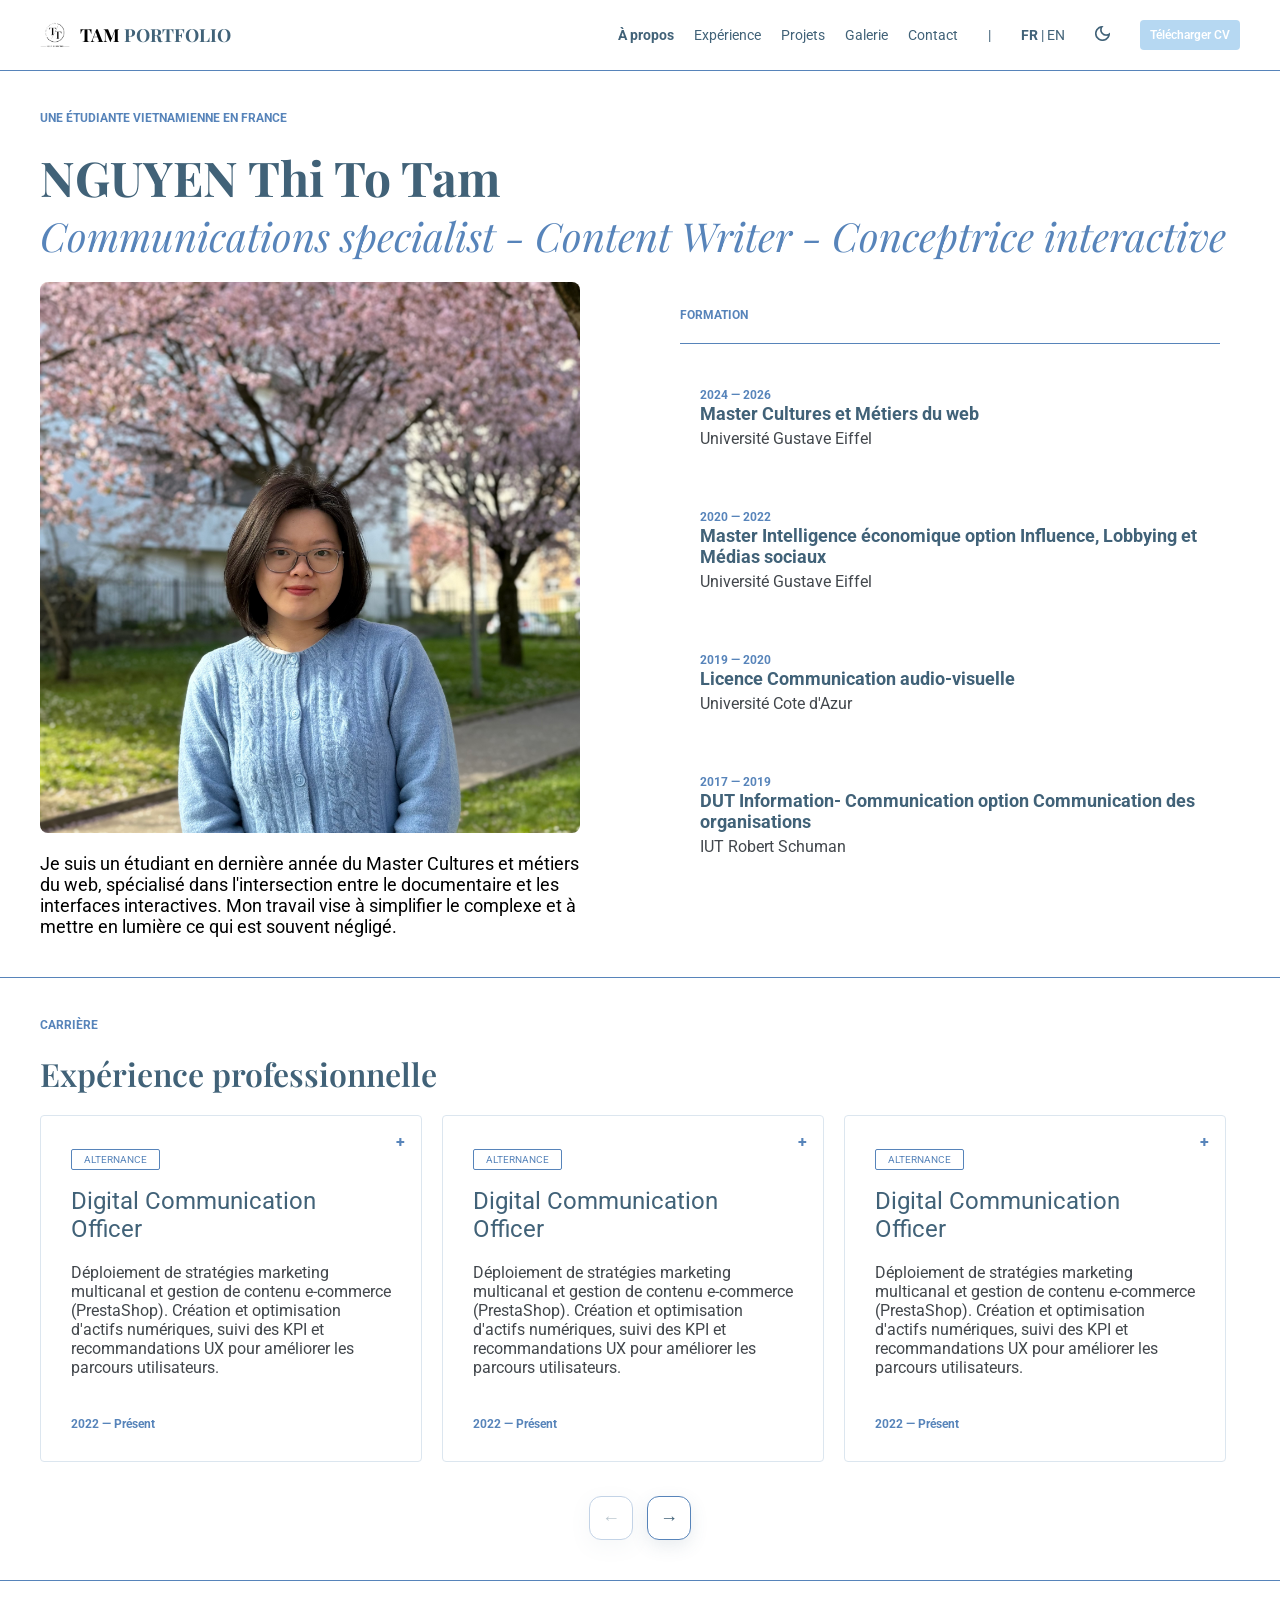
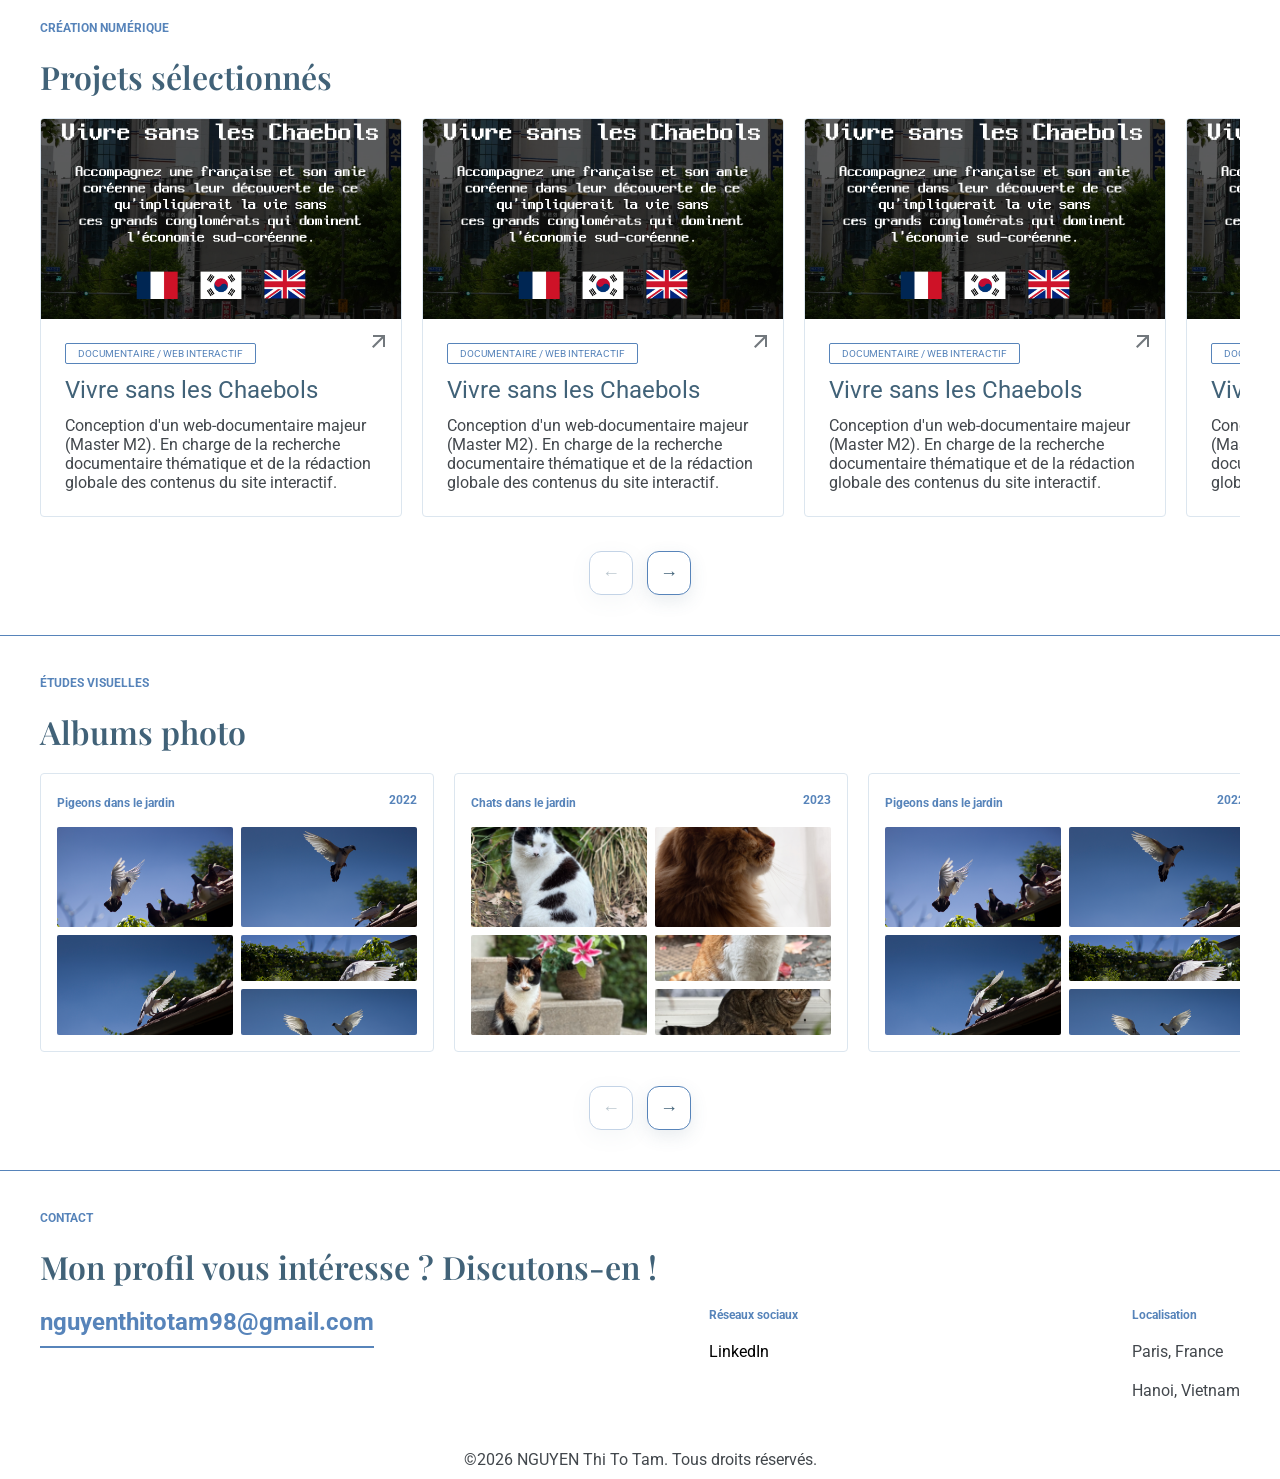
==== index.html @ 77aa4de8 "feat : responsive web on mobile" ====
<!doctype html>
<html lang="en">
  <head>
    <meta charset="utf-8" />
    <meta name="viewport" content="width=device-width, initial-scale=1" />
    <title>Portfolio de Tam</title>
    <link
      href="https://fonts.googleapis.com/css2?family=Merriweather:ital,wght@0,300;0,700;1,300&family=Inter:wght@300;400;600&family=Roboto:wght@300;400;500;700&display=swap"
      rel="stylesheet"
    />
    <link
      href="https://fonts.googleapis.com/css2?family=Playfair+Display:ital,wght@0,400;0,700;1,400&display=swap"
      rel="stylesheet"
    />
    <link rel="stylesheet" href="styles.css" />
    <link rel="icon" type="image/png" href="assets/img/logo.png" />
  </head>
  <body>
    <header class="site-header">
      <div class="header-inner">
        <div class="title">
          <img src="./assets/img/logo.png" alt="Logo" class="logo" />
          <span class="text-700-18-playfair"
            >tam <span class="text-700-18-blue-playfair">portfolio</span></span
          >
        </div>
        <div class="header-functions text-400-14-blue">
          <nav class="nav">
            <a class="nav-link active" href="#about" data-i18n="nav.about"></a>
            <a
              class="nav-link"
              href="#experience"
              data-i18n="nav.experience"
            ></a>
            <a class="nav-link" href="#projects" data-i18n="nav.projects"></a>
            <a class="nav-link" href="#gallery" data-i18n="nav.gallery"></a>
            <a class="nav-link" href="#contact" data-i18n="nav.contact"></a>
          </nav>
          <span>|</span>
          <div class="language-switcher" aria-label="Language switcher">
            <span class="lang active" data-lang="fr" role="button" tabindex="0"
              >FR</span
            >
            <span aria-hidden="true">|</span>
            <span class="lang" data-lang="en" role="button" tabindex="0"
              >EN</span
            >
          </div>
          <div class="night-mode">
            <img
              src="./assets/img/moon.png"
              alt="Night mode"
              class="night-mode-icon"
            />
          </div>
          <a
            class="cta"
            href="https://drive.google.com/uc?export=download&id=1WdFIeWmRwFlpC6grM_0GVmGVx2A7xeOz"
            rel="noopener noreferrer"
            data-i18n="cta.download"
          ></a>
          <button
            class="burger-button"
            type="button"
            aria-label="Open menu"
            aria-expanded="false"
          >
            <span></span>
          </button>
        </div>

        <div class="mobile-menu text-400-14-blue" aria-hidden="true">
          <nav class="nav mobile-nav">
            <a class="nav-link active" href="#about" data-i18n="nav.about"></a>
            <a
              class="nav-link"
              href="#experience"
              data-i18n="nav.experience"
            ></a>
            <a class="nav-link" href="#projects" data-i18n="nav.projects"></a>
            <a class="nav-link" href="#gallery" data-i18n="nav.gallery"></a>
            <a class="nav-link" href="#contact" data-i18n="nav.contact"></a>
          </nav>
        </div>
      </div>
    </header>
    <main>
      <section id="about" class="section">
        <span class="text-700-12-blue" data-i18n="about.title"></span>
        <div class="about-title">
          <span class="text-700-48-blue-playfair" data-i18n="about.name"></span>
          <span
            class="text-400-40-blue-playfair-italic"
            data-i18n="about.description1"
          ></span>
        </div>

        <div class="about-content">
          <div class="about-left">
            <img
              src="./assets/img/profile.jpg"
              alt="Profile picture"
              class="profile-picture"
            />
            <p data-i18n="about.description2"></p>
          </div>
          <div class="about-right">
            <div class="education">
              <div class="edu-title">
                <span
                  class="text-700-12-blue"
                  data-i18n="about.education"
                ></span>
              </div>

              <div class="edu-list">
                <div class="edu-item">
                  <span
                    class="text-700-12-blue"
                    data-i18n="about.years1"
                  ></span>
                  <div class="edu-container">
                    <span
                      class="text-700-18-blue"
                      data-i18n="about.degree1"
                    ></span>
                    <span
                      class="text-400-16-gray"
                      data-i18n="about.school1"
                    ></span>
                  </div>
                </div>
                <div class="edu-item">
                  <span
                    class="text-700-12-blue"
                    data-i18n="about.years2"
                  ></span>
                  <div class="edu-container">
                    <span
                      class="text-700-18-blue"
                      data-i18n="about.degree2"
                    ></span>
                    <span
                      class="text-400-16-gray"
                      data-i18n="about.school2"
                    ></span>
                  </div>
                </div>
                <div class="edu-item">
                  <span
                    class="text-700-12-blue"
                    data-i18n="about.years3"
                  ></span>
                  <div class="edu-container">
                    <span
                      class="text-700-18-blue"
                      data-i18n="about.degree3"
                    ></span>
                    <span
                      class="text-400-16-gray"
                      data-i18n="about.school3"
                    ></span>
                  </div>
                </div>
                <div class="edu-item">
                  <span
                    class="text-700-12-blue"
                    data-i18n="about.years4"
                  ></span>
                  <div class="edu-container">
                    <span
                      class="text-700-18-blue"
                      data-i18n="about.degree4"
                    ></span>
                    <span
                      class="text-400-16-gray"
                      data-i18n="about.school4"
                    ></span>
                  </div>
                </div>
              </div>
            </div>
          </div>
        </div>
      </section>
      <section id="experience" class="section">
        <span class="text-700-12-blue" data-i18n="exp.title"></span>
        <span class="text-600-32-blue-playfair" data-i18n="exp.subtitle"></span>

        <div class="experience-carousel">
          <div class="experience-list">
            <article class="experience-item" tabindex="0">
              <div>
                <span
                  class="experience-type text-400-10-blue"
                  data-i18n="exp.type1"
                ></span>
              </div>
              <span class="text-400-24-blue" data-i18n="exp.name1"></span>
              <p class="text-400-16-gray" data-i18n="exp.description1"></p>
              <ul>
                <li
                  class="experience-more text-400-16-gray"
                  data-i18n="exp.more1-1"
                ></li>
                <li
                  class="experience-more text-400-16-gray"
                  data-i18n="exp.more1-2"
                ></li>
                <li
                  class="experience-more text-400-16-gray"
                  data-i18n="exp.more1-3"
                ></li>
              </ul>

              <span class="text-700-12-blue" data-i18n="exp.years1"></span>
            </article>
            <article class="experience-item" tabindex="1">
              <div>
                <span
                  class="experience-type text-400-10-blue"
                  data-i18n="exp.type1"
                ></span>
              </div>
              <span class="text-400-24-blue" data-i18n="exp.name1"></span>
              <p class="text-400-16-gray" data-i18n="exp.description1"></p>
              <ul>
                <li
                  class="experience-more text-400-16-gray"
                  data-i18n="exp.more1-1"
                ></li>
                <li
                  class="experience-more text-400-16-gray"
                  data-i18n="exp.more1-2"
                ></li>
                <li
                  class="experience-more text-400-16-gray"
                  data-i18n="exp.more1-3"
                ></li>
              </ul>

              <span class="text-700-12-blue" data-i18n="exp.years1"></span>
            </article>
            <article class="experience-item" tabindex="2">
              <div>
                <span
                  class="experience-type text-400-10-blue"
                  data-i18n="exp.type1"
                ></span>
              </div>
              <span class="text-400-24-blue" data-i18n="exp.name1"></span>
              <p class="text-400-16-gray" data-i18n="exp.description1"></p>
              <ul>
                <li
                  class="experience-more text-400-16-gray"
                  data-i18n="exp.more1-1"
                ></li>
                <li
                  class="experience-more text-400-16-gray"
                  data-i18n="exp.more1-2"
                ></li>
                <li
                  class="experience-more text-400-16-gray"
                  data-i18n="exp.more1-3"
                ></li>
              </ul>

              <span class="text-700-12-blue" data-i18n="exp.years1"></span>
            </article>
            <article class="experience-item" tabindex="3">
              <div>
                <span
                  class="experience-type text-400-10-blue"
                  data-i18n="exp.type1"
                ></span>
              </div>
              <span class="text-400-24-blue" data-i18n="exp.name1"></span>
              <p class="text-400-16-gray" data-i18n="exp.description1"></p>
              <ul>
                <li
                  class="experience-more text-400-16-gray"
                  data-i18n="exp.more1-1"
                ></li>
                <li
                  class="experience-more text-400-16-gray"
                  data-i18n="exp.more1-2"
                ></li>
                <li
                  class="experience-more text-400-16-gray"
                  data-i18n="exp.more1-3"
                ></li>
              </ul>

              <span class="text-700-12-blue" data-i18n="exp.years1"></span>
            </article>
            <article class="experience-item" tabindex="4">
              <div>
                <span
                  class="experience-type text-400-10-blue"
                  data-i18n="exp.type1"
                ></span>
              </div>
              <span class="text-400-24-blue" data-i18n="exp.name1"></span>
              <p class="text-400-16-gray" data-i18n="exp.description1"></p>
              <ul>
                <li
                  class="experience-more text-400-16-gray"
                  data-i18n="exp.more1-1"
                ></li>
                <li
                  class="experience-more text-400-16-gray"
                  data-i18n="exp.more1-2"
                ></li>
                <li
                  class="experience-more text-400-16-gray"
                  data-i18n="exp.more1-3"
                ></li>
              </ul>

              <span class="text-700-12-blue" data-i18n="exp.years1"></span>
            </article>
          </div>

          <div class="carousel-controls">
            <button
              class="carousel-button prev"
              type="button"
              aria-label="Previous experience"
            >
              ←
            </button>
            <button
              class="carousel-button next"
              type="button"
              aria-label="Next experience"
            >
              →
            </button>
          </div>
        </div>
      </section>
      <section id="projects" class="section">
        <span class="text-700-12-blue" data-i18n="project.title"></span>
        <span
          class="text-600-32-blue-playfair"
          data-i18n="project.subtitle"
        ></span>

        <div class="project-carousel">
          <div class="project-list">
            <article class="project-item">
              <img
                src="./assets/img/project1.png"
                alt="Digital Monolith"
                class="project-image"
              />
              <div class="project-content">
                <a
                  href="https://vivresanschaebols.mastercmw.com/"
                  target="_blank"
                  rel="noopener noreferrer"
                  class="project-link"
                  aria-label="View project"
                >
                  <img
                    src="./assets/img/link.png"
                    alt="Link icon"
                    class="project-link-icon"
                  />
                </a>
                <span
                  class="project-type text-400-10-blue"
                  data-i18n="project.type1"
                ></span>
                <h3 class="text-400-24-blue" data-i18n="project.name1"></h3>
                <p
                  class="text-400-16-gray"
                  data-i18n="project.description1"
                ></p>
              </div>
            </article>
            <article class="project-item">
              <img
                src="./assets/img/project1.png"
                alt="Digital Monolith"
                class="project-image"
              />
              <div class="project-content">
                <a
                  href="https://vivresanschaebols.mastercmw.com/"
                  target="_blank"
                  rel="noopener noreferrer"
                  class="project-link"
                  aria-label="View project"
                >
                  <img
                    src="./assets/img/link.png"
                    alt="Link icon"
                    class="project-link-icon"
                  />
                </a>
                <span
                  class="project-type text-400-10-blue"
                  data-i18n="project.type1"
                ></span>
                <h3 class="text-400-24-blue" data-i18n="project.name1"></h3>
                <p
                  class="text-400-16-gray"
                  data-i18n="project.description1"
                ></p>
              </div>
            </article>
            <article class="project-item">
              <img
                src="./assets/img/project1.png"
                alt="Digital Monolith"
                class="project-image"
              />
              <div class="project-content">
                <a
                  href="https://vivresanschaebols.mastercmw.com/"
                  target="_blank"
                  rel="noopener noreferrer"
                  class="project-link"
                  aria-label="View project"
                >
                  <img
                    src="./assets/img/link.png"
                    alt="Link icon"
                    class="project-link-icon"
                  />
                </a>
                <span
                  class="project-type text-400-10-blue"
                  data-i18n="project.type1"
                ></span>
                <h3 class="text-400-24-blue" data-i18n="project.name1"></h3>
                <p
                  class="text-400-16-gray"
                  data-i18n="project.description1"
                ></p>
              </div>
            </article>
            <article class="project-item">
              <img
                src="./assets/img/project1.png"
                alt="Digital Monolith"
                class="project-image"
              />
              <div class="project-content">
                <a
                  href="https://vivresanschaebols.mastercmw.com/"
                  target="_blank"
                  rel="noopener noreferrer"
                  class="project-link"
                  aria-label="View project"
                >
                  <img
                    src="./assets/img/link.png"
                    alt="Link icon"
                    class="project-link-icon"
                  />
                </a>
                <span
                  class="project-type text-400-10-blue"
                  data-i18n="project.type1"
                ></span>
                <h3 class="text-400-24-blue" data-i18n="project.name1"></h3>
                <p
                  class="text-400-16-gray"
                  data-i18n="project.description1"
                ></p>
              </div>
            </article>
            <article class="project-item">
              <img
                src="./assets/img/project1.png"
                alt="Digital Monolith"
                class="project-image"
              />
              <div class="project-content">
                <a
                  href="https://vivresanschaebols.mastercmw.com/"
                  target="_blank"
                  rel="noopener noreferrer"
                  class="project-link"
                  aria-label="View project"
                >
                  <img
                    src="./assets/img/link.png"
                    alt="Link icon"
                    class="project-link-icon"
                  />
                </a>
                <span
                  class="project-type text-400-10-blue"
                  data-i18n="project.type1"
                ></span>
                <h3 class="text-400-24-blue" data-i18n="project.name1"></h3>
                <p
                  class="text-400-16-gray"
                  data-i18n="project.description1"
                ></p>
              </div>
            </article>
            <article class="project-item">
              <img
                src="./assets/img/project1.png"
                alt="Digital Monolith"
                class="project-image"
              />
              <div class="project-content">
                <a
                  href="https://vivresanschaebols.mastercmw.com/"
                  target="_blank"
                  rel="noopener noreferrer"
                  class="project-link"
                  aria-label="View project"
                >
                  <img
                    src="./assets/img/link.png"
                    alt="Link icon"
                    class="project-link-icon"
                  />
                </a>
                <span
                  class="project-type text-400-10-blue"
                  data-i18n="project.type1"
                ></span>
                <h3 class="text-400-24-blue" data-i18n="project.name1"></h3>
                <p
                  class="text-400-16-gray"
                  data-i18n="project.description1"
                ></p>
              </div>
            </article>
          </div>

          <div class="carousel-controls">
            <button
              class="carousel-button prev"
              type="button"
              aria-label="Previous project"
            >
              ←
            </button>
            <button
              class="carousel-button next"
              type="button"
              aria-label="Next project"
            >
              →
            </button>
          </div>
        </div>
      </section>
      <section id="gallery" class="section">
        <span class="text-700-12-blue" data-i18n="gallery.title"></span>
        <span
          class="text-600-32-blue-playfair"
          data-i18n="gallery.subtitle"
        ></span>
        <div class="gallery-carousel">
          <div class="gallery-list">
            <article class="gallery-item">
              <div class="gallery-header">
                <div>
                  <span
                    class="text-700-12-blue"
                    data-i18n="gallery.album1"
                  ></span>
                </div>
                <span class="text-700-12-blue" data-i18n="gallery.year1"></span>
              </div>
              <div class="gallery-item-images">
                <img
                  src="./assets/gallery/pigeon/1.jpg"
                  alt="Gallery 1"
                  class="gallery-img gallery-img-left-1"
                  data-modal-src="./assets/gallery/pigeon/1.jpg"
                />
                <img
                  src="./assets/gallery/pigeon/2.jpg"
                  alt="Gallery 2"
                  class="gallery-img gallery-img-left-2"
                  data-modal-src="./assets/gallery/pigeon/2.jpg"
                />
                <img
                  src="./assets/gallery/pigeon/3.jpg"
                  alt="Gallery 3"
                  class="gallery-img gallery-img-right-1"
                  data-modal-src="./assets/gallery/pigeon/3.jpg"
                />
                <img
                  src="./assets/gallery/pigeon/4.jpg"
                  alt="Gallery 4"
                  class="gallery-img gallery-img-right-2"
                  data-modal-src="./assets/gallery/pigeon/4.jpg"
                />
                <img
                  src="./assets/gallery/pigeon/5.jpg"
                  alt="Gallery 5"
                  class="gallery-img gallery-img-right-3"
                  data-modal-src="./assets/gallery/pigeon/5.jpg"
                />
              </div>
            </article>
            <article class="gallery-item">
              <div class="gallery-header">
                <div>
                  <span
                    class="text-700-12-blue"
                    data-i18n="gallery.album2"
                  ></span>
                </div>
                <span class="text-700-12-blue" data-i18n="gallery.year2"></span>
              </div>
              <div class="gallery-item-images">
                <img
                  src="./assets/gallery/cat/1.jpg"
                  alt="Gallery 1"
                  class="gallery-img gallery-img-left-1"
                  data-modal-src="./assets/gallery/cat/1.jpg"
                />
                <img
                  src="./assets/gallery/cat/2.jpg"
                  alt="Gallery 2"
                  class="gallery-img gallery-img-left-2"
                  data-modal-src="./assets/gallery/cat/2.jpg"
                />
                <img
                  src="./assets/gallery/cat/3.jpg"
                  alt="Gallery 3"
                  class="gallery-img gallery-img-right-1"
                  data-modal-src="./assets/gallery/cat/3.jpg"
                />
                <img
                  src="./assets/gallery/cat/4.jpg"
                  alt="Gallery 4"
                  class="gallery-img gallery-img-right-2"
                  data-modal-src="./assets/gallery/cat/4.jpg"
                />
                <img
                  src="./assets/gallery/cat/5.jpg"
                  alt="Gallery 5"
                  class="gallery-img gallery-img-right-3"
                  data-modal-src="./assets/gallery/cat/5.jpg"
                />
              </div>
            </article>
            <article class="gallery-item">
              <div class="gallery-header">
                <div>
                  <span
                    class="text-700-12-blue"
                    data-i18n="gallery.album1"
                  ></span>
                </div>
                <span class="text-700-12-blue" data-i18n="gallery.year1"></span>
              </div>
              <div class="gallery-item-images">
                <img
                  src="./assets/gallery/pigeon/1.jpg"
                  alt="Gallery 1"
                  class="gallery-img gallery-img-left-1"
                  data-modal-src="./assets/gallery/pigeon/1.jpg"
                />
                <img
                  src="./assets/gallery/pigeon/2.jpg"
                  alt="Gallery 2"
                  class="gallery-img gallery-img-left-2"
                  data-modal-src="./assets/gallery/pigeon/2.jpg"
                />
                <img
                  src="./assets/gallery/pigeon/3.jpg"
                  alt="Gallery 3"
                  class="gallery-img gallery-img-right-1"
                  data-modal-src="./assets/gallery/pigeon/3.jpg"
                />
                <img
                  src="./assets/gallery/pigeon/4.jpg"
                  alt="Gallery 4"
                  class="gallery-img gallery-img-right-2"
                  data-modal-src="./assets/gallery/pigeon/4.jpg"
                />
                <img
                  src="./assets/gallery/pigeon/5.jpg"
                  alt="Gallery 5"
                  class="gallery-img gallery-img-right-3"
                  data-modal-src="./assets/gallery/pigeon/5.jpg"
                />
              </div>
            </article>
            <article class="gallery-item">
              <div class="gallery-header">
                <div>
                  <span
                    class="text-700-12-blue"
                    data-i18n="gallery.album1"
                  ></span>
                </div>
                <span class="text-700-12-blue" data-i18n="gallery.year1"></span>
              </div>
              <div class="gallery-item-images">
                <img
                  src="./assets/gallery/pigeon/1.jpg"
                  alt="Gallery 1"
                  class="gallery-img gallery-img-left-1"
                  data-modal-src="./assets/gallery/pigeon/1.jpg"
                />
                <img
                  src="./assets/gallery/pigeon/2.jpg"
                  alt="Gallery 2"
                  class="gallery-img gallery-img-left-2"
                  data-modal-src="./assets/gallery/pigeon/2.jpg"
                />
                <img
                  src="./assets/gallery/pigeon/3.jpg"
                  alt="Gallery 3"
                  class="gallery-img gallery-img-right-1"
                  data-modal-src="./assets/gallery/pigeon/3.jpg"
                />
                <img
                  src="./assets/gallery/pigeon/4.jpg"
                  alt="Gallery 4"
                  class="gallery-img gallery-img-right-2"
                  data-modal-src="./assets/gallery/pigeon/4.jpg"
                />
                <img
                  src="./assets/gallery/pigeon/5.jpg"
                  alt="Gallery 5"
                  class="gallery-img gallery-img-right-3"
                  data-modal-src="./assets/gallery/pigeon/5.jpg"
                />
              </div>
            </article>
          </div>

          <div class="carousel-controls">
            <button
              class="carousel-button prev"
              type="button"
              aria-label="Previous gallery"
            >
              ←
            </button>
            <button
              class="carousel-button next"
              type="button"
              aria-label="Next gallery"
            >
              →
            </button>
          </div>
        </div>
      </section>
      <section id="contact" class="section">
        <span class="text-700-12-blue" data-i18n="contact.title"></span>
        <span
          class="text-600-32-blue-playfair"
          data-i18n="contact.subtitle"
        ></span>
        <div class="contact-content">
          <div class="contact-left">
            <a
              href="mailto:nguyenthitotam98@gmail.com"
              class="contact-link"
              data-i18n="contact.email"
            ></a>
          </div>
          <div class="contact-right">
            <span class="text-700-12-blue" data-i18n="contact.social"></span>
            <a
              href="https://www.linkedin.com/in/thi-to-tam-nguyen/"
              target="_blank"
              rel="noopener noreferrer"
              class="social-link"
              data-i18n="contact.linkedin"
            ></a>
          </div>
          <div class="contact-right">
            <span class="text-700-12-blue" data-i18n="contact.location"></span>
            <span class="text-400-16-gray" data-i18n="contact.city1"></span>
            <span class="text-400-16-gray" data-i18n="contact.city2"></span>
          </div>
        </div>
      </section>
    </main>
    <footer class="site-footer">
      <span class="text-400-16-gray" data-i18n="footer.text"></span>
    </footer>
    <div id="imageModal" class="modal">
      <div class="modal-content">
        <button class="modal-close" aria-label="Close modal">&times;</button>
        <img id="modalImage" src="" alt="Full size image" class="modal-img" />
      </div>
    </div>
    <script src="scripts/constants.js"></script>
    <script src="scripts/translation.js"></script>
    <script src="scripts/scroll-experiences.js"></script>
    <script src="scripts/scroll-projects.js"></script>
    <script src="scripts/scroll-gallery.js"></script>
    <script src="scripts/modal.js"></script>
    <script src="scripts/scroll-page.js"></script>
  </body>
</html>
---- styles.css ----
body {
  font-family: "Roboto", sans-serif;
  font-size: 18px;
  margin: 0;
  padding: 0;
}

html {
  scroll-behavior: smooth;
}

p {
  margin: 0;
}

.nav a.active {
  font-weight: 700;
}

.mobile-nav a.active {
  font-weight: 400;
}

/* Font */
.text-700-12-blue {
  font-size: 12px;
  font-weight: 700;
  color: #5784ba;
}
.text-700-18-blue {
  font-size: 18px;
  font-weight: 700;
  color: #416278;
}
.text-400-14-blue {
  font-size: 14px;
  font-weight: 400;
  color: #416278;
}
.text-400-16-gray {
  font-size: 16px;
  font-weight: 400;
  color: #42474c;
}
.text-400-40-blue-playfair-italic {
  font-size: 40px;
  font-weight: 400;
  font-family: "Playfair Display", serif;
  font-style: italic;
  color: #5784ba;
}
.text-700-18-blue-playfair {
  font-size: 18px;
  font-weight: 700;
  color: #416278;
  text-transform: uppercase;
  font-family: "Playfair Display", serif;
}
.text-700-18-playfair {
  font-size: 18px;
  font-weight: 700;
  text-transform: uppercase;
  font-family: "Playfair Display", serif;
}
.text-700-48-blue-playfair {
  font-size: 48px;
  font-weight: 700;
  color: #416278;
  font-family: "Playfair Display", serif;
}
.text-600-32-blue-playfair {
  font-size: 32px;
  font-weight: 600;
  color: #416278;
  font-family: "Playfair Display", serif;
}
.text-400-10-blue {
  font-size: 10px;
  font-weight: 400;
  color: #5784ba;
}
.text-400-24-blue {
  font-size: 24px;
  font-weight: 400;
  color: #416278;
}

/* Header */
.header-inner {
  display: flex;
  align-items: center;
  justify-content: space-between;
  padding: 20px 40px;
  border-bottom: 1px solid #5784ba;
}
.site-header {
  position: sticky;
  top: 0;
  z-index: 1000;
  background: #ffffff;
}
.header-inner {
  position: relative;
}
.header-functions {
  display: flex;
  align-items: center;
  gap: 30px;
}
.nav {
  display: flex;
  align-items: center;
  gap: 20px;
}
.nav a {
  text-decoration: none;
  color: #416278;
}
.burger-button {
  display: none;
  width: 40px;
  height: 40px;
  border: none;
  background: none;
  cursor: pointer;
  padding: 0;
  position: relative;
}
.burger-button span,
.burger-button span::before,
.burger-button span::after {
  display: block;
  position: absolute;
  left: 50%;
  width: 20px;
  height: 2px;
  background: #333;
  transform: translateX(-50%);
  transition:
    transform 0.2s ease,
    top 0.2s ease,
    opacity 0.2s ease;
}
.burger-button span {
  top: 50%;
}
.burger-button span::before {
  content: "";
  top: -7px;
}
.burger-button span::after {
  content: "";
  top: 7px;
}
.burger-button.active span {
  background: transparent;
}
.burger-button.active span::before {
  top: 0;
  transform: translateX(-50%) rotate(45deg);
}
.burger-button.active span::after {
  top: 0;
  transform: translateX(-50%) rotate(-45deg);
}
.mobile-menu {
  display: none;
  position: absolute;
  top: 100%;
  right: 0;
  background: white;
  border: 1px solid #5784ba;
  box-shadow: 0 20px 40px rgba(65, 98, 120, 0.08);
  flex-direction: column;
  width: 250px;
  text-align: center;
  border-bottom-left-radius: 12px;
  border-bottom-right-radius: 12px;
}
.mobile-menu.active {
  display: flex;
}
.mobile-menu .nav {
  flex-direction: column;
  gap: 0;
}
.mobile-menu .nav a {
  display: block;
  width: 100%;
  padding: 10px 0;
  transition:
    background-color 0.2s ease,
    color 0.2s ease;
}
.mobile-menu .nav a:hover {
  background-color: #edf2fa;
}

.language-switcher {
  font-size: 14px;
  cursor: pointer;
}

@media (max-width: 900px) {
  .header-inner {
    padding: 16px 20px;
  }

  .header-functions {
    gap: 16px;
  }

  .header-functions > span {
    display: none;
  }

  .nav {
    display: none;
  }

  .burger-button {
    display: flex;
    align-items: center;
    justify-content: center;
  }

  .mobile-menu {
    display: none;
  }

  .mobile-menu.active {
    display: flex;
  }

  .mobile-menu .nav {
    display: flex;
  }

  .mobile-menu .language-switcher {
    display: flex;
    justify-content: flex-start;
  }
}

.language-switcher .lang.active {
  font-weight: 700;
}
.title {
  display: flex;
  align-items: center;
  gap: 10px;
}
.logo {
  width: 30px;
  height: 30px;
}
.cta {
  color: #fff;
  background: #b6d8f2;
  width: 100px;
  text-align: center;
  padding: 8px 0;
  border-radius: 4px;
  border: none;
  text-decoration: none;
  font-size: 12px;
  font-weight: 600;
}
.cta:hover {
  background: #5784ba;
}

/* About */
.section {
  display: flex;
  flex-direction: column;
  gap: 20px;
  border-bottom: 1px solid #5784ba;
  padding: 40px;
}
.about-title {
  display: flex;
  flex-direction: column;
}
.profile-picture {
  border-radius: 8px;
}
.about-content {
  display: flex;
  flex-direction: row;
  flex-wrap: wrap;
  justify-content: space-between;
}
.about-left {
  width: 45%;
  display: flex;
  flex-direction: column;
  gap: 20px;
}
.about-right {
  width: 45%;
  padding: 20px;
}
@media (max-width: 900px) {
  .about-content {
    flex-direction: column;
    gap: 20px;
  }

  .about-left,
  .about-right {
    width: 100%;
  }

  .about-right {
    padding: 0;
  }
}
.education {
  display: flex;
  flex-direction: column;
  gap: 20px;
}
.edu-title {
  padding-bottom: 20px;
  border-bottom: 1px solid #5784ba;
}
.edu-list {
  display: flex;
  flex-direction: column;
  gap: 20px;
}
.edu-item {
  padding: 18px 20px;
  border-radius: 18px;
  transition:
    background-color 0.25s ease,
    transform 0.25s ease;
}
.edu-item:hover {
  background-color: #edf2fa;
  transform: translateY(-2px) scale(1.01);
}
.edu-container {
  display: flex;
  flex-direction: column;
  gap: 5px;
}

/* Experience */

.experience-carousel {
  position: relative;
}

.experience-list {
  display: flex;
  gap: 20px;
  overflow-x: auto;
  overflow-y: hidden;
  padding-bottom: 10px;
  scroll-snap-type: x mandatory;
  -webkit-overflow-scrolling: touch;
}

.experience-list::-webkit-scrollbar {
  height: 8px;
}

.experience-list::-webkit-scrollbar-thumb {
  background: rgba(65, 98, 120, 0.3);
  border-radius: 999px;
}

.experience-item {
  position: relative;
  min-width: 320px;
  max-width: 320px;
  flex: 0 0 auto;
  background: #ffffff;
  border: 1px solid #dce6ef;
  border-radius: 4px;
  padding: 30px;
  display: flex;
  flex-direction: column;
  gap: 20px;
  scroll-snap-align: start;
  cursor: pointer;
  transition:
    transform 0.5s ease,
    box-shadow 0.25s ease,
    background-color 0.5s ease;
}

.experience-item::after {
  content: "+";
  position: absolute;
  top: 16px;
  right: 16px;
  display: grid;
  place-items: center;
  color: #5784ba;
  font-weight: 700;
  font-size: 16px;
  pointer-events: none;
  transition: transform 0.5s ease;
}

.experience-item.expanded {
  background-color: #5784ba;
}

.experience-item.expanded,
.experience-item.expanded * {
  color: #ffffff;
}

.experience-item.expanded .experience-more {
  color: #ffffff;
}

.experience-item.expanded::after {
  content: "-";
  color: #ffffff;
}

.experience-item p {
  margin: 0;
}

.experience-item:hover {
  transform: scale(1.01);
  box-shadow: 0px 1px 2px 0px #0000000d;
}

.experience-more {
  max-height: 0;
  overflow: hidden;
  opacity: 0;
  margin-top: 0;
  color: #33415a;
  font-size: 14px;
  line-height: 1.6;
  list-style: inside;
  transition:
    max-height 0.3s ease,
    opacity 0.3s ease,
    margin-top 0.3s ease;
}

.experience-item ul {
  padding-inline-start: 0;
  margin-block-start: 0;
  margin-block-end: 0;
}

.experience-item.expanded .experience-more {
  max-height: 120px;
  opacity: 1;
  margin-top: 8px;
}

.experience-item h3 {
  margin: 0;
}

.carousel-controls {
  display: flex;
  gap: 14px;
  justify-content: center;
  margin-top: 24px;
}

.carousel-button {
  width: 44px;
  height: 44px;
  border-radius: 12px;
  border: 1px solid #5784ba;
  background: #ffffff;
  color: #416278;
  cursor: pointer;
  display: grid;
  place-items: center;
  font-size: 18px;
  line-height: 1;
  box-shadow: 0 6px 18px rgba(65, 98, 120, 0.12);
}

.experience-type {
  border: 1px solid #5784ba;
  border-radius: 2px;
  padding: 4px 12px;
}

.experience-item.expanded .experience-type {
  border-color: #ffffff;
  color: #ffffff;
}

.carousel-button:disabled {
  opacity: 0.35;
  cursor: default;
}

@media (max-width: 900px) {
  .experience-list {
    gap: 16px;
  }

  .experience-item {
    min-width: 280px;
    max-width: 280px;
    padding: 24px;
  }
}

@media (max-width: 640px) {
  .experience-carousel {
    padding: 0 8px;
  }

  .experience-list {
    padding-left: 8px;
    padding-right: 8px;
  }
}

/* Projects */

.project-carousel {
  position: relative;
}

.project-list {
  display: flex;
  gap: 20px;
  overflow-x: auto;
  overflow-y: hidden;
  scroll-snap-type: x mandatory;
  -webkit-overflow-scrolling: touch;
  touch-action: pan-y;
  cursor: grab;
  padding-bottom: 10px;
}

.project-list:active {
  cursor: grabbing;
}

.project-list::-webkit-scrollbar {
  height: 8px;
}

.project-list::-webkit-scrollbar-thumb {
  background: rgba(65, 98, 120, 0.3);
  border-radius: 999px;
}

.project-item {
  position: relative;
  min-width: 360px;
  max-width: 360px;
  flex: 0 0 auto;
  background: #ffffff;
  border: 1px solid #dce6ef;
  border-radius: 4px;
  overflow: hidden;
  scroll-snap-align: start;
  cursor: pointer;
  transition:
    transform 0.3s ease,
    box-shadow 0.25s ease;
  display: flex;
  flex-direction: column;
}

.project-item:hover {
  transform: translateY(-4px);
  box-shadow: 0 12px 30px rgba(65, 98, 120, 0.12);
}

.project-item:hover h3 {
  color: #5784ba;
}

.project-image {
  width: 100%;
  height: 200px;
  object-fit: cover;
}

.project-content {
  position: relative;
  padding: 24px;
  display: flex;
  flex-direction: column;
  gap: 12px;
  flex: 1;
}

.project-link {
  position: absolute;
  top: 16px;
  right: 16px;
  display: grid;
  place-items: center;
  color: #5784ba;
  font-size: 18px;
  text-decoration: none;
}

.project-type {
  border: 1px solid #5784ba;
  border-radius: 2px;
  padding: 4px 12px;
  width: fit-content;
}

.project-item h3 {
  margin: 0;
}

@media (max-width: 900px) {
  .project-list {
    gap: 16px;
  }

  .project-item {
    min-width: 320px;
    max-width: 320px;
  }

  .project-image {
    height: 180px;
  }
}

@media (max-width: 640px) {
  .project-carousel {
    padding: 0 8px;
  }

  .project-list {
    padding-left: 8px;
    padding-right: 8px;
  }

  .project-item {
    min-width: 280px;
    max-width: 280px;
  }

  .project-image {
    height: 160px;
  }
}

/* Gallery */
.gallery-carousel {
  position: relative;
}

.gallery-list {
  display: flex;
  gap: 20px;
  overflow-x: auto;
  overflow-y: hidden;
  scroll-snap-type: x mandatory;
  -webkit-overflow-scrolling: touch;
  touch-action: pan-y;
  cursor: grab;
  padding-bottom: 10px;
}

.gallery-list:active {
  cursor: grabbing;
}

.gallery-list::-webkit-scrollbar {
  height: 8px;
}

.gallery-list::-webkit-scrollbar-thumb {
  background: rgba(65, 98, 120, 0.3);
  border-radius: 999px;
}

.gallery-item {
  position: relative;
  min-width: 360px;
  max-width: 360px;
  flex: 0 0 auto;
  background: #ffffff;
  border: 1px solid #dce6ef;
  border-radius: 4px;
  overflow: hidden;
  scroll-snap-align: start;
  cursor: pointer;
  transition:
    transform 0.3s ease,
    box-shadow 0.25s ease;
  padding: 16px;
  display: flex;
  flex-direction: column;
  gap: 12px;
}

.gallery-header {
  display: flex;
  justify-content: space-between;
  align-items: center;
  margin-bottom: 4px;
}

.gallery-item-images {
  display: grid;
  grid-template-columns: 1fr 1fr;
  grid-template-rows: auto auto auto;
  gap: 8px;
  flex: 1;
  grid-template-areas:
    "left-1 right-1"
    "left-2 right-2"
    "left-2 right-3";
}

.gallery-item:hover {
  transform: translateY(-4px);
  box-shadow: 0 12px 30px rgba(65, 98, 120, 0.12);
}

.gallery-img {
  width: 100%;
  height: 100%;
  object-fit: cover;
  border-radius: 2px;
  cursor: pointer;
  transition: transform 0.3s ease;
}

.gallery-img:hover {
  transform: scale(1.05);
}

.gallery-img-left-1 {
  grid-area: left-1;
  height: 100px;
}

.gallery-img-left-2 {
  grid-area: left-2;
  height: 100px;
}

.gallery-img-right-1 {
  grid-area: right-1;
  height: 100px;
}

.gallery-img-right-2 {
  grid-area: right-2;
  height: 46px;
}

.gallery-img-right-3 {
  grid-area: right-3;
  height: 46px;
}

/* Image Modal */
.modal {
  display: none;
  position: fixed;
  z-index: 2000;
  left: 0;
  top: 0;
  width: 100%;
  height: 100%;
  background-color: rgba(0, 0, 0, 0.8);
  animation: fadeIn 0.3s ease;
}

.modal.active {
  display: flex;
  align-items: center;
  justify-content: center;
}

@keyframes fadeIn {
  from {
    opacity: 0;
  }
  to {
    opacity: 1;
  }
}

.modal-content {
  position: relative;
  background-color: transparent;
  animation: zoomIn 0.3s ease;
}

@keyframes zoomIn {
  from {
    transform: scale(0.8);
    opacity: 0;
  }
  to {
    transform: scale(1);
    opacity: 1;
  }
}

.modal-img {
  width: 500px;
  max-width: 90vw;
  height: auto;
  border-radius: 4px;
}

.modal-close {
  position: absolute;
  top: -40px;
  right: 0;
  font-size: 32px;
  font-weight: bold;
  color: #ffffff;
  cursor: pointer;
  border: none;
  background: none;
  padding: 0;
  width: 40px;
  height: 40px;
  display: flex;
  align-items: center;
  justify-content: center;
  transition: transform 0.2s ease;
}

.modal-close:hover {
  transform: scale(1.2);
}

@media (max-width: 900px) {
  .gallery-list {
    gap: 16px;
  }

  .gallery-item {
    min-width: 320px;
    max-width: 320px;
  }

  .gallery-img-left-1,
  .gallery-img-left-2,
  .gallery-img-right-1,
  .gallery-img-right-2,
  .gallery-img-right-3 {
    height: 80px;
  }
}

@media (max-width: 640px) {
  .gallery-carousel {
    padding: 0 8px;
  }

  .gallery-list {
    padding-left: 8px;
    padding-right: 8px;
    gap: 12px;
  }

  .gallery-item {
    min-width: 280px;
    max-width: 280px;
    padding: 12px;
  }

  .gallery-img-left-1,
  .gallery-img-left-2,
  .gallery-img-right-1,
  .gallery-img-right-2,
  .gallery-img-right-3 {
    height: 70px;
  }

  .modal-img {
    width: 90vw;
  }

  .modal-close {
    top: -30px;
    font-size: 24px;
  }
}

/* Contact */
#contact {
  border-bottom: none;
}
.contact-content {
  display: flex;
  flex-direction: row;
  justify-content: space-between;
}
.contact-link {
  text-decoration: none;
  color: #5784ba;
  font-weight: 700;
  font-size: 24px;
  color: #5784ba;
  padding-bottom: 10px;
  border-bottom: 2px solid #5784ba;
}
.contact-right {
  display: flex;
  flex-direction: column;
  gap: 20px;
}
.social-link {
  text-decoration: none;
  color: #000;
  font-size: 16px;
}

/* Footer */
.site-footer {
  padding: 10px;
  text-align: center;
  color: #1a1c1d;
  font-size: 10px;
}
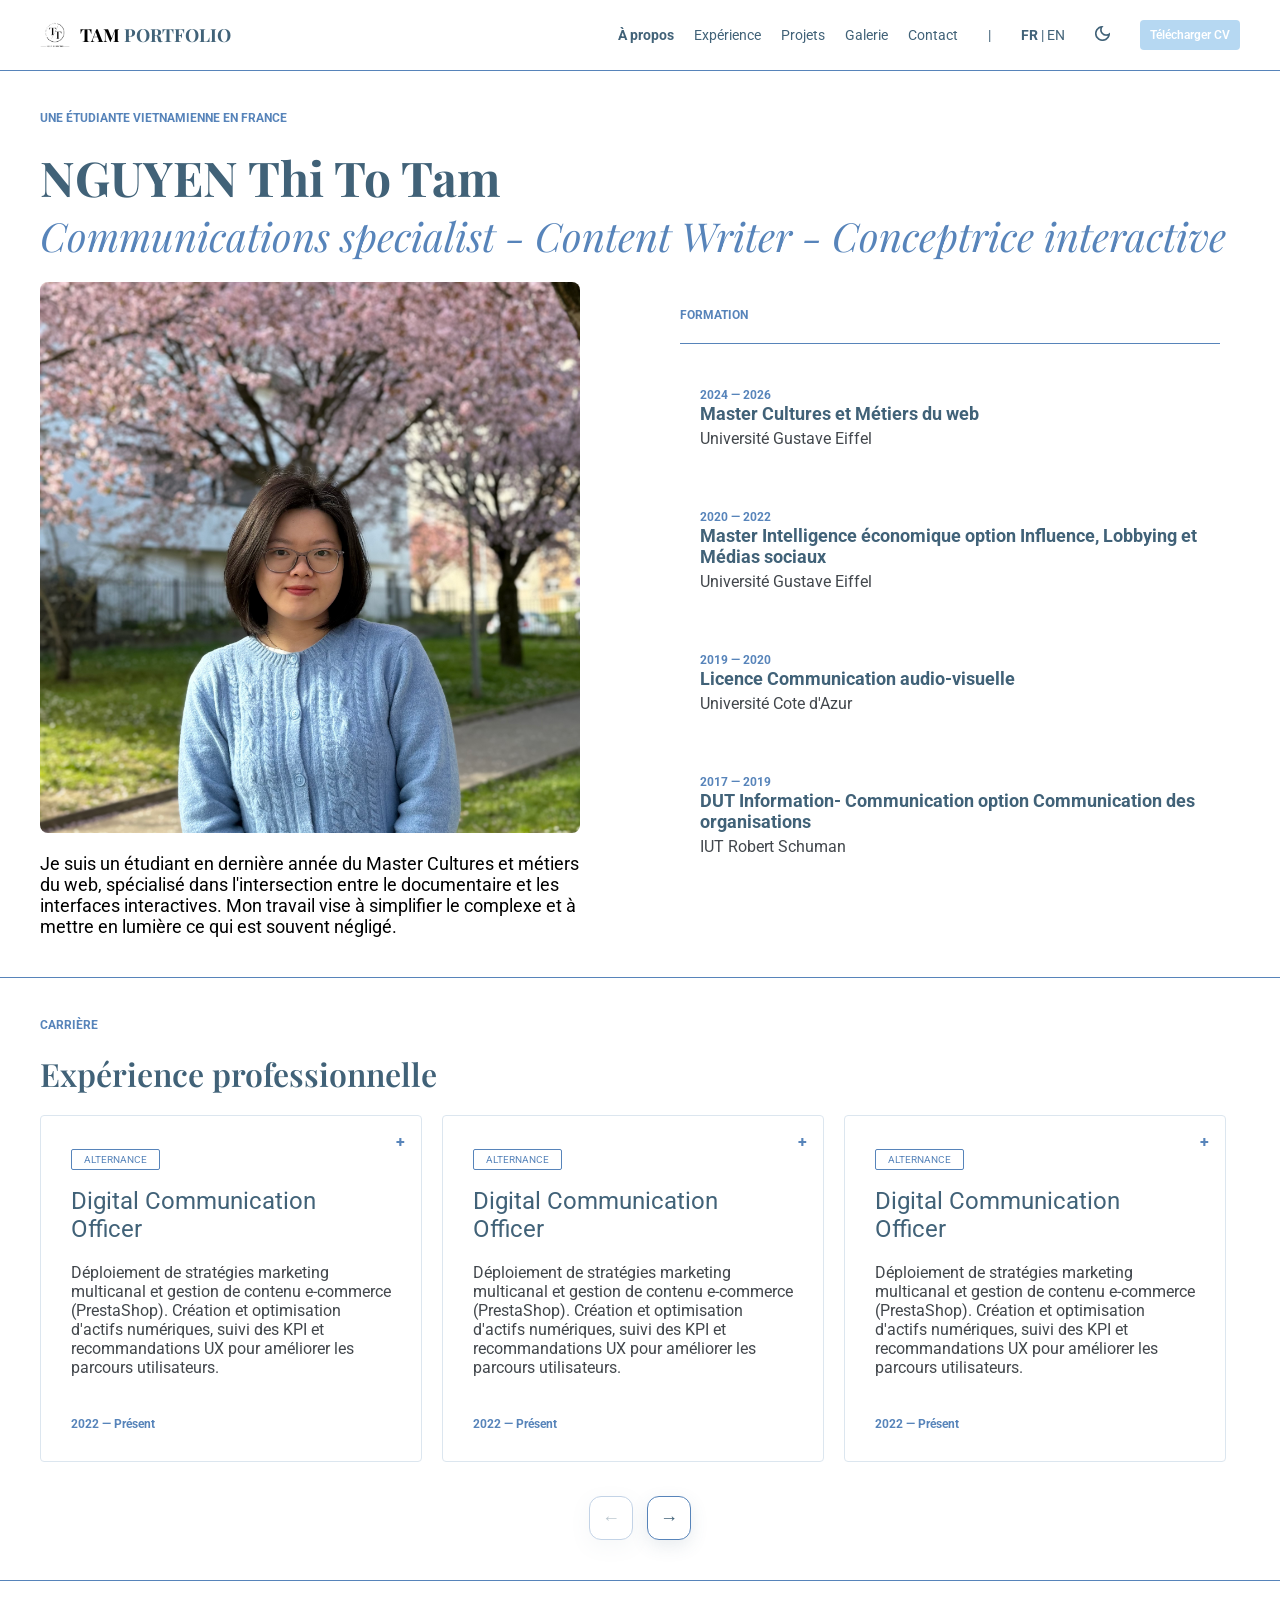
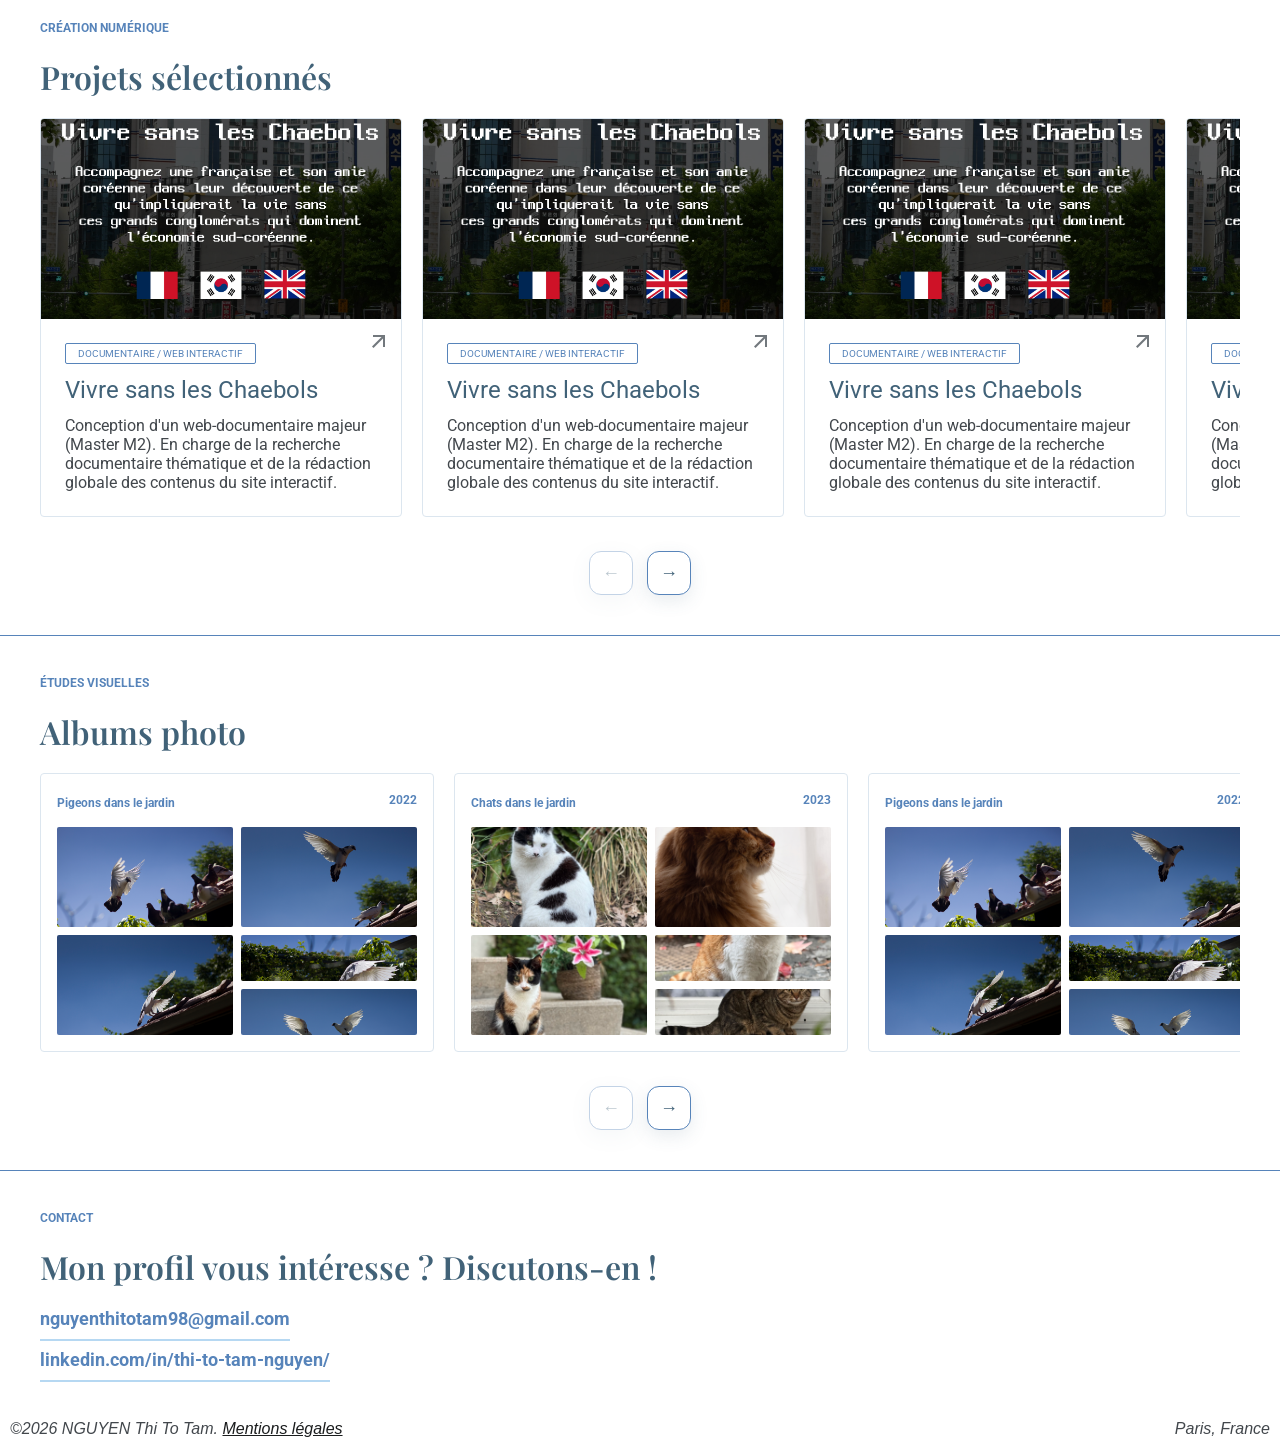
==== commit 0d9a393e: "add : page legal" ====
--- a/index.html
+++ b/index.html
@@ -760,34 +760,37 @@
           class="text-600-32-blue-playfair"
           data-i18n="contact.subtitle"
         ></span>
-        <div class="contact-content">
-          <div class="contact-left">
+        <div class="contact-list">
+          <div class="contact-item">
             <a
               href="mailto:nguyenthitotam98@gmail.com"
               class="contact-link"
               data-i18n="contact.email"
             ></a>
           </div>
-          <div class="contact-right">
-            <span class="text-700-12-blue" data-i18n="contact.social"></span>
+          <div class="contact-item">
             <a
               href="https://www.linkedin.com/in/thi-to-tam-nguyen/"
               target="_blank"
               rel="noopener noreferrer"
-              class="social-link"
+              class="contact-link"
               data-i18n="contact.linkedin"
             ></a>
-          </div>
-          <div class="contact-right">
-            <span class="text-700-12-blue" data-i18n="contact.location"></span>
-            <span class="text-400-16-gray" data-i18n="contact.city1"></span>
-            <span class="text-400-16-gray" data-i18n="contact.city2"></span>
           </div>
         </div>
       </section>
     </main>
     <footer class="site-footer">
-      <span class="text-400-16-gray" data-i18n="footer.text"></span>
+      <div>
+        <span class="text-400-16-gray" data-i18n="footer.text"></span>
+        <a
+          href="legal.html"
+          class="nav-legal text-400-16-gray"
+          data-i18n="footer.legal"
+        ></a>
+      </div>
+
+      <span class="text-400-16-gray" data-i18n="footer.location"></span>
     </footer>
     <div id="imageModal" class="modal">
       <div class="modal-content">
--- a/styles.css
+++ b/styles.css
@@ -163,6 +163,25 @@
   top: 0;
   transform: translateX(-50%) rotate(-45deg);
 }
+
+.close-button {
+  width: 20px;
+  height: 20px;
+  border: none;
+  background: none;
+  cursor: pointer;
+  padding: 0;
+  display: inline-flex;
+  align-items: center;
+  justify-content: center;
+}
+.close-button img {
+  width: 100%;
+  height: 100%;
+  object-fit: contain;
+  display: block;
+}
+
 .mobile-menu {
   display: none;
   position: absolute;
@@ -900,35 +919,57 @@
 #contact {
   border-bottom: none;
 }
-.contact-content {
-  display: flex;
-  flex-direction: row;
-  justify-content: space-between;
+.contact-list {
+  display: flex;
+  flex-direction: column;
+  gap: 20px;
 }
 .contact-link {
   text-decoration: none;
   color: #5784ba;
   font-weight: 700;
-  font-size: 24px;
+  font-size: 18px;
   color: #5784ba;
   padding-bottom: 10px;
-  border-bottom: 2px solid #5784ba;
-}
-.contact-right {
-  display: flex;
-  flex-direction: column;
-  gap: 20px;
-}
-.social-link {
-  text-decoration: none;
-  color: #000;
-  font-size: 16px;
+  border-bottom: 2px solid #b6d8f2;
+}
+
+.contact-link:hover {
+  color: #416278;
+  border-bottom-color: #5784ba;
 }
 
 /* Footer */
 .site-footer {
+  display: flex;
+  flex-direction: row;
+  justify-content: space-between;
   padding: 10px;
-  text-align: center;
   color: #1a1c1d;
   font-size: 10px;
-}
+  font-style: italic;
+}
+
+.nav-legal {
+  color: #1a1c1d;
+}
+
+.legal-section {
+  padding: 40px;
+  border-bottom: none;
+  display: flex;
+  flex-direction: column;
+  gap: 10px;
+}
+
+.legal-content {
+  display: flex;
+  flex-direction: column;
+  gap: 20px;
+}
+
+.legal-block {
+  display: flex;
+  flex-direction: column;
+  gap: 10px;
+}
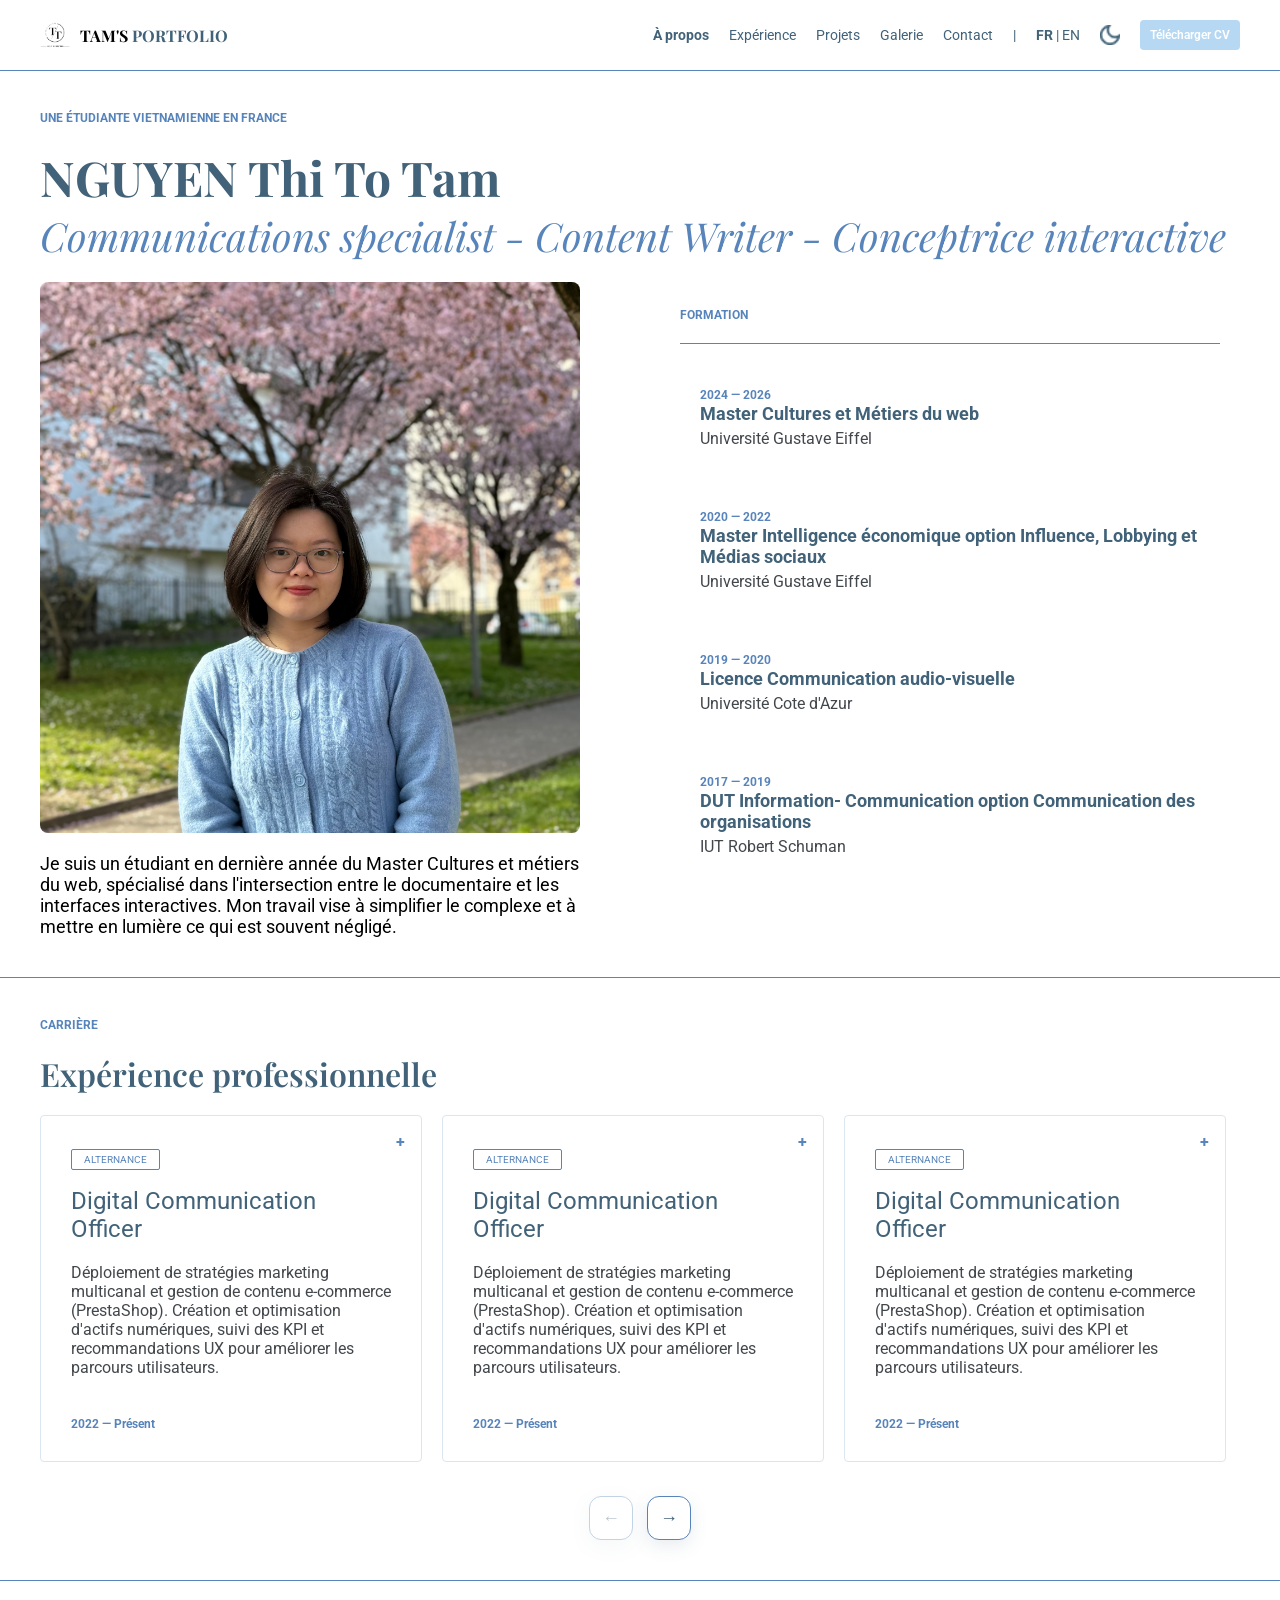
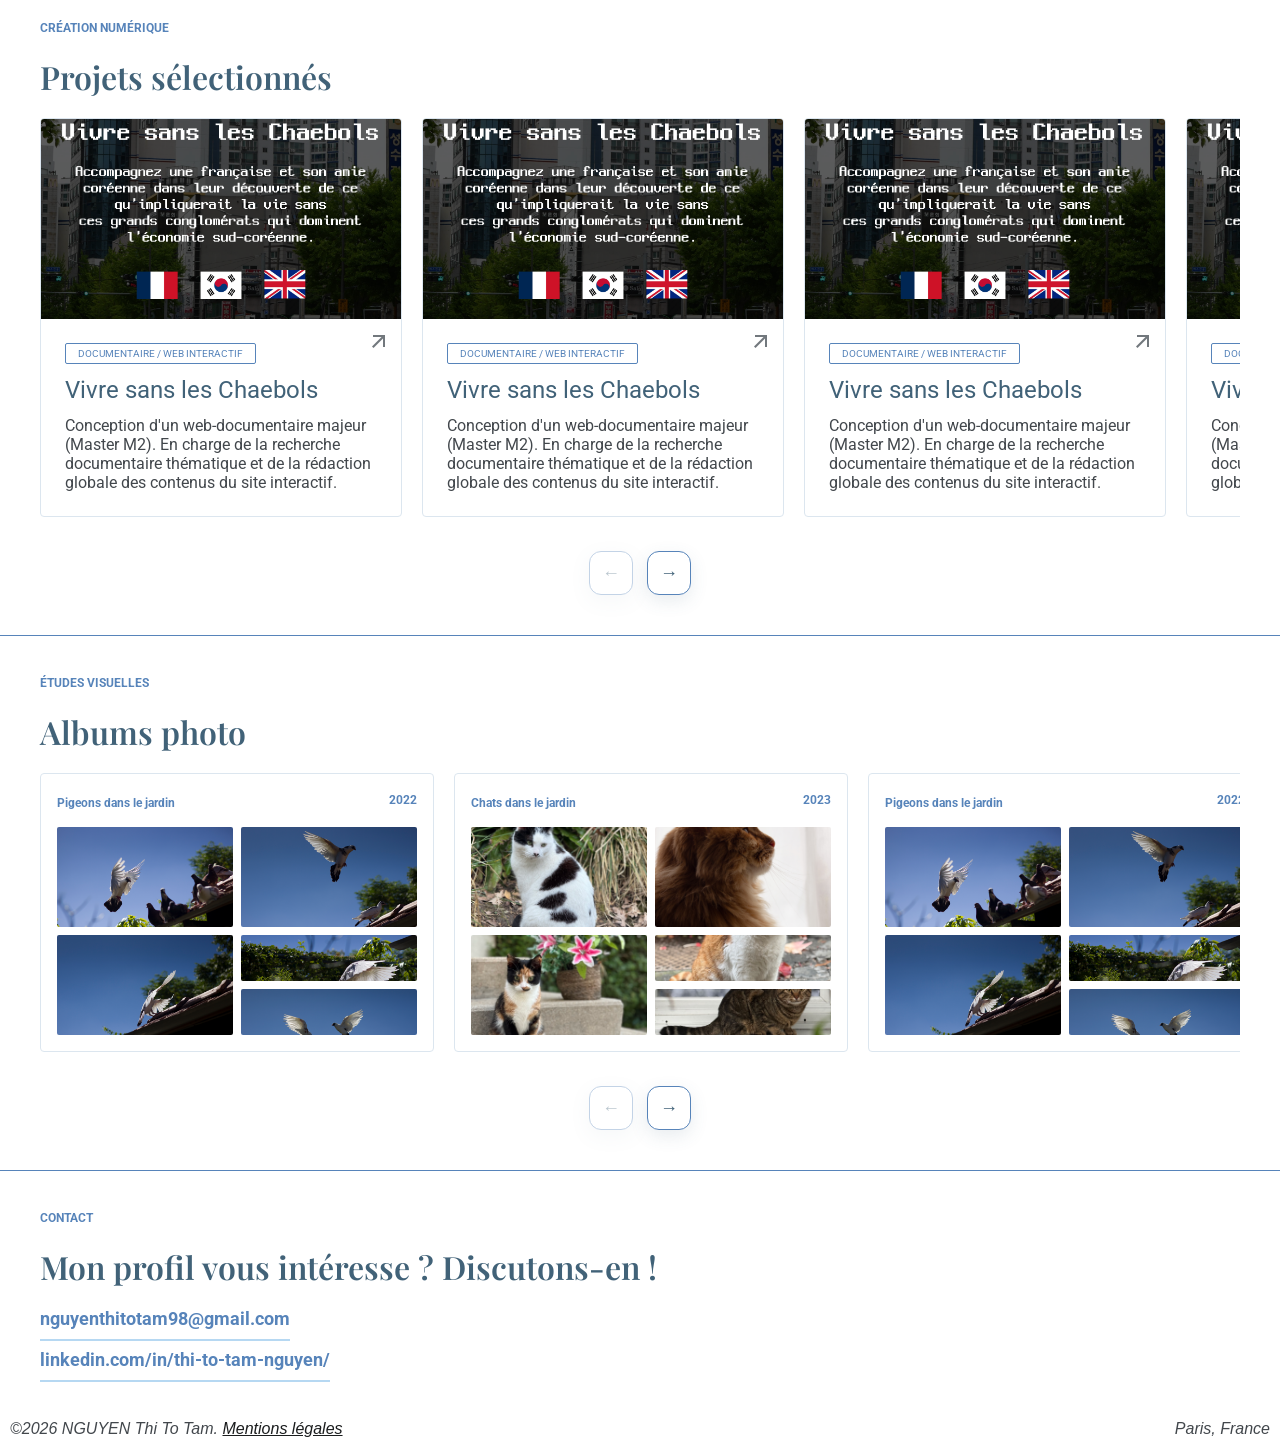
==== commit b1e64266: "feat : night mode" ====
--- a/index.html
+++ b/index.html
@@ -19,9 +19,16 @@
     <header class="site-header">
       <div class="header-inner">
         <div class="title">
-          <img src="./assets/img/logo.png" alt="Logo" class="logo" />
-          <span class="text-700-18-playfair"
-            >tam <span class="text-700-18-blue-playfair">portfolio</span></span
+          <img
+            src="./assets/img/logo.png"
+            alt="Logo"
+            class="logo"
+            data-light-src="./assets/img/logo.png"
+            data-dark-src="./assets/img/logo-night.png"
+          />
+          <span class="text-700-16-playfair"
+            >tam's
+            <span class="text-700-16-blue-playfair">portfolio</span></span
           >
         </div>
         <div class="header-functions text-400-14-blue">
@@ -51,6 +58,8 @@
               src="./assets/img/moon.png"
               alt="Night mode"
               class="night-mode-icon"
+              data-light-src="./assets/img/moon.png"
+              data-dark-src="./assets/img/sun.png"
             />
           </div>
           <a
--- a/styles.css
+++ b/styles.css
@@ -7,6 +7,112 @@
 
 html {
   scroll-behavior: smooth;
+}
+
+body.night-mode-active {
+  background: #141414;
+  color: #e5e7eb;
+}
+
+body.night-mode-active .site-header,
+body.night-mode-active .modal-content,
+body.night-mode-active .project-carousel,
+body.night-mode-active .gallery-carousel,
+body.night-mode-active .experience-carousel {
+  background: transparent;
+}
+
+body.night-mode-active .section {
+  border-color: #334155;
+}
+
+body.night-mode-active .site-header {
+  background: rgba(15, 23, 42, 0.95);
+}
+
+body.night-mode-active .nav a,
+body.night-mode-active .mobile-nav a,
+body.night-mode-active .text-400-16-gray,
+body.night-mode-active p,
+body.night-mode-active span,
+body.night-mode-active h1,
+body.night-mode-active h2,
+body.night-mode-active h3,
+body.night-mode-active h4,
+body.night-mode-active h5,
+body.night-mode-active h6,
+body.night-mode-active .project-link,
+body.night-mode-active .contact-link,
+body.night-mode-active .text-700-16-playfair {
+  color: #e2e8f0;
+}
+
+body.night-mode-active .text-700-12-blue,
+body.night-mode-active .text-700-18-blue,
+body.night-mode-active .text-400-14-blue,
+body.night-mode-active .text-400-10-blue,
+body.night-mode-active .text-400-40-blue-playfair-italic,
+body.night-mode-active .text-700-16-blue-playfair,
+body.night-mode-active .text-700-48-blue-playfair,
+body.night-mode-active .text-600-32-blue-playfair,
+body.night-mode-active .text-400-24-blue {
+  color: #9ac5ff;
+}
+
+body.night-mode-active .experience-item,
+body.night-mode-active .project-item,
+body.night-mode-active .gallery-item,
+body.night-mode-active .about-left,
+body.night-mode-active .about-right,
+body.night-mode-active .contact-item,
+body.night-mode-active .modal {
+  background: #111827;
+  border-color: #334155;
+}
+
+body.night-mode-active .carousel-button,
+body.night-mode-active .cta {
+  background: #1d4ed8;
+  color: #ffffff;
+  border-color: #1d4ed8;
+}
+
+body.night-mode-active .cta:hover {
+  background: #2563eb;
+}
+
+body.night-mode-active .project-link {
+  color: #bfdbfe;
+}
+
+body.night-mode-active main a {
+  color: #93c5fd;
+}
+
+body.night-mode-active main a:hover {
+  color: #dbeafe;
+}
+
+body.night-mode-active .edu-item:hover {
+  background: #181f25;
+}
+
+body.night-mode-active .mobile-menu {
+  background: #141414;
+}
+
+body.night-mode-active .mobile-menu .nav a:hover {
+  background: #181f25;
+}
+
+body.night-mode-active .burger-button.active span {
+  background: transparent;
+}
+
+body.night-mode-active .burger-button span,
+body.night-mode-active .burger-button span::before,
+body.night-mode-active .burger-button span::after {
+  background: #ffffff;
 }
 
 p {
@@ -49,15 +155,15 @@
   font-style: italic;
   color: #5784ba;
 }
-.text-700-18-blue-playfair {
-  font-size: 18px;
+.text-700-16-blue-playfair {
+  font-size: 16px;
   font-weight: 700;
   color: #416278;
   text-transform: uppercase;
   font-family: "Playfair Display", serif;
 }
-.text-700-18-playfair {
-  font-size: 18px;
+.text-700-16-playfair {
+  font-size: 16px;
   font-weight: 700;
   text-transform: uppercase;
   font-family: "Playfair Display", serif;
@@ -105,7 +211,7 @@
 .header-functions {
   display: flex;
   align-items: center;
-  gap: 30px;
+  gap: 20px;
 }
 .nav {
   display: flex;
@@ -115,6 +221,17 @@
 .nav a {
   text-decoration: none;
   color: #416278;
+}
+.night-mode {
+  display: flex;
+  align-items: center;
+  justify-content: center;
+  cursor: pointer;
+}
+.night-mode-icon {
+  width: 20px;
+  height: 20px;
+  object-fit: contain;
 }
 .burger-button {
   display: none;
@@ -193,8 +310,6 @@
   flex-direction: column;
   width: 250px;
   text-align: center;
-  border-bottom-left-radius: 12px;
-  border-bottom-right-radius: 12px;
 }
 .mobile-menu.active {
   display: flex;
@@ -226,7 +341,7 @@
   }
 
   .header-functions {
-    gap: 16px;
+    gap: 10px;
   }
 
   .header-functions > span {
@@ -557,7 +672,6 @@
   overflow-y: hidden;
   scroll-snap-type: x mandatory;
   -webkit-overflow-scrolling: touch;
-  touch-action: pan-y;
   cursor: grab;
   padding-bottom: 10px;
 }
@@ -686,7 +800,6 @@
   overflow-y: hidden;
   scroll-snap-type: x mandatory;
   -webkit-overflow-scrolling: touch;
-  touch-action: pan-y;
   cursor: grab;
   padding-bottom: 10px;
 }
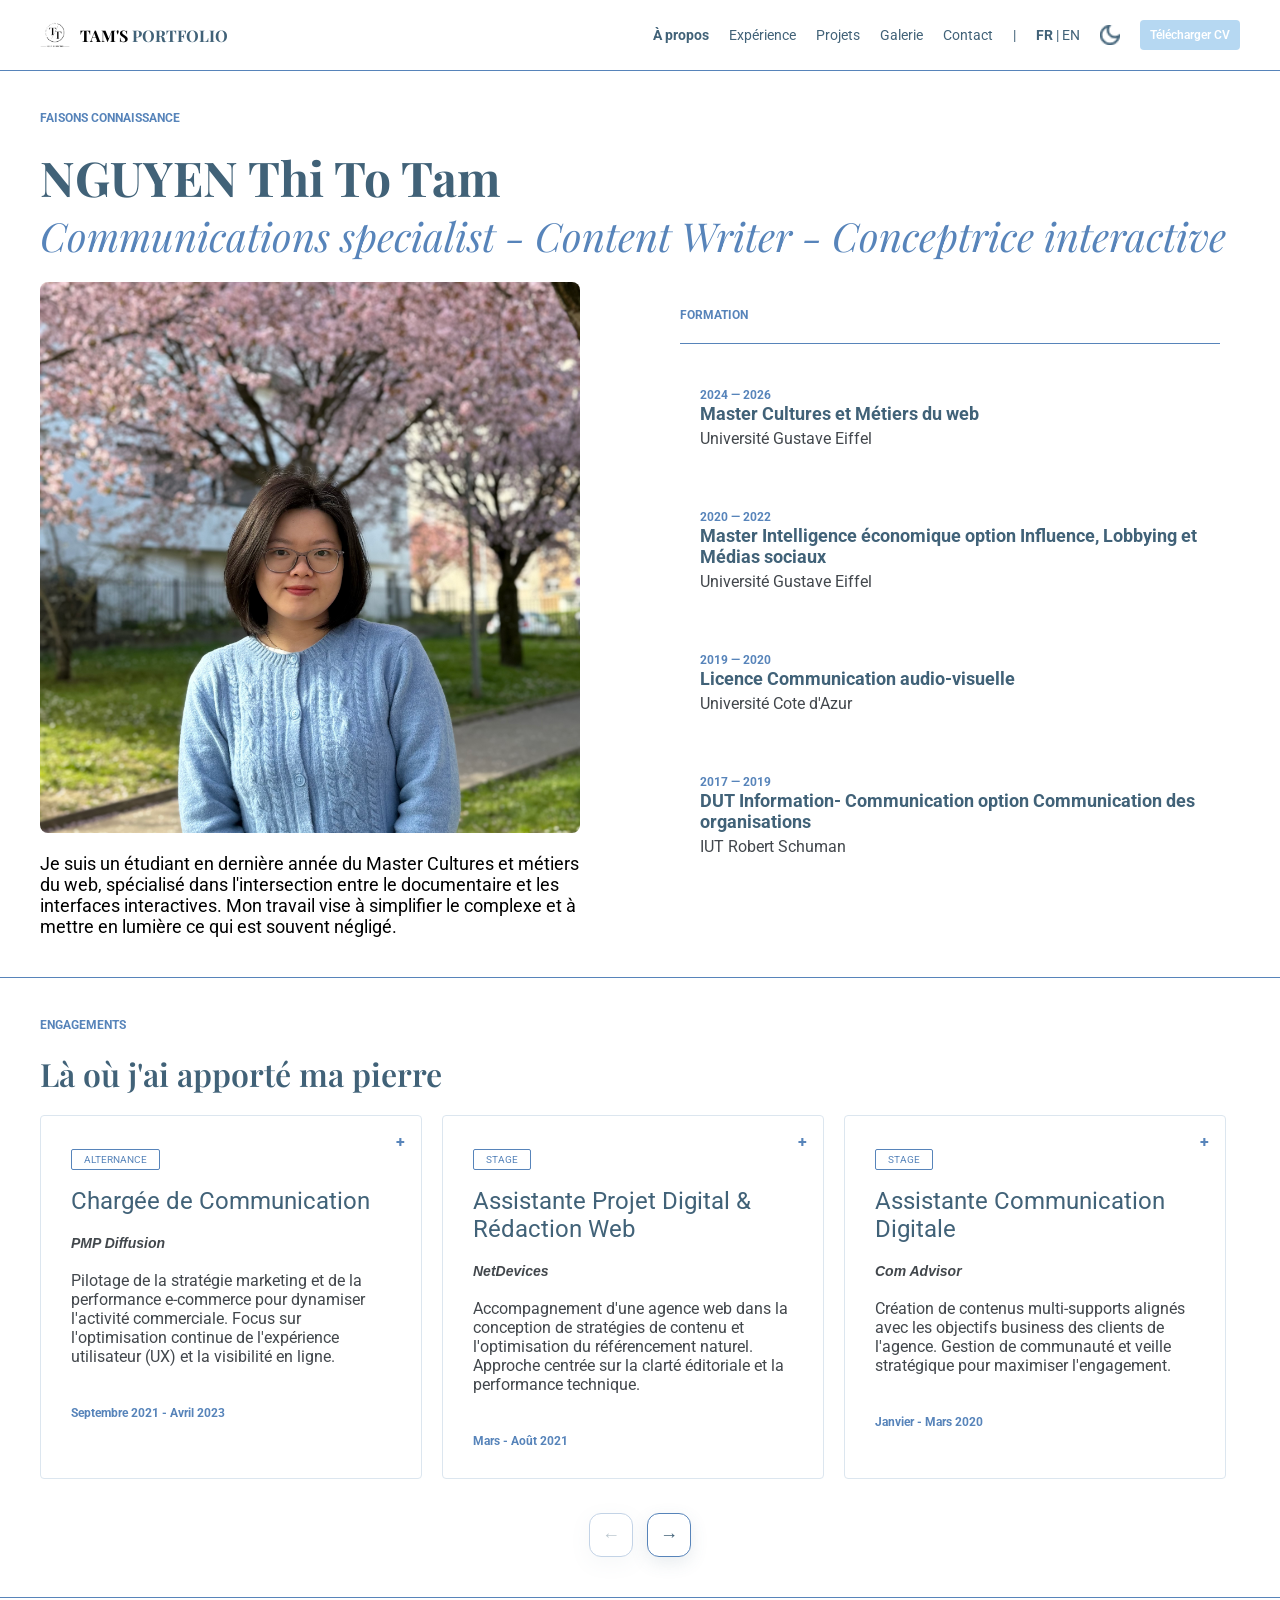
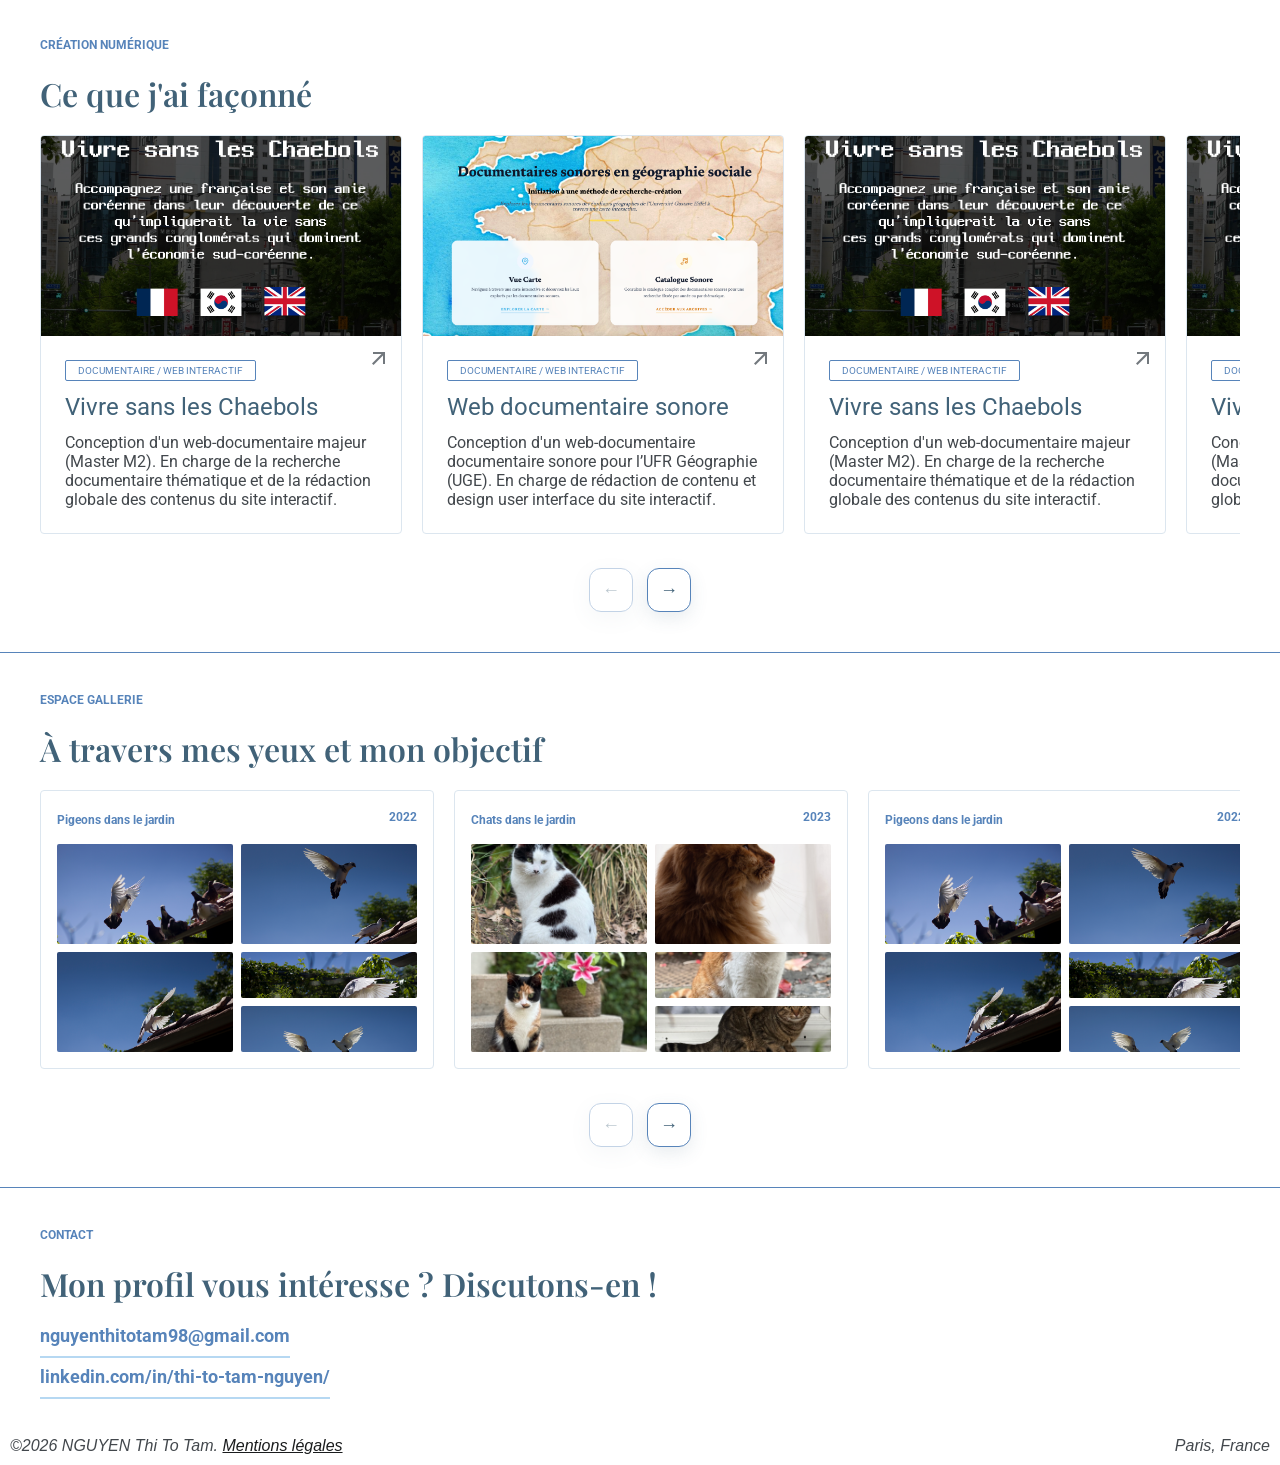
==== commit e486cab2: "add : work experience detail" ====
--- a/index.html
+++ b/index.html
@@ -206,6 +206,11 @@
                 ></span>
               </div>
               <span class="text-400-24-blue" data-i18n="exp.name1"></span>
+              <span
+                class="text-600-14-gray-italic"
+                data-i18n="exp.company1"
+              ></span>
+
               <p class="text-400-16-gray" data-i18n="exp.description1"></p>
               <ul>
                 <li
@@ -228,105 +233,117 @@
               <div>
                 <span
                   class="experience-type text-400-10-blue"
-                  data-i18n="exp.type1"
-                ></span>
-              </div>
-              <span class="text-400-24-blue" data-i18n="exp.name1"></span>
-              <p class="text-400-16-gray" data-i18n="exp.description1"></p>
+                  data-i18n="exp.type2"
+                ></span>
+              </div>
+              <span class="text-400-24-blue" data-i18n="exp.name2"></span>
+              <span
+                class="text-600-14-gray-italic"
+                data-i18n="exp.company2"
+              ></span>
+              <p class="text-400-16-gray" data-i18n="exp.description2"></p>
               <ul>
                 <li
                   class="experience-more text-400-16-gray"
-                  data-i18n="exp.more1-1"
-                ></li>
-                <li
-                  class="experience-more text-400-16-gray"
-                  data-i18n="exp.more1-2"
-                ></li>
-                <li
-                  class="experience-more text-400-16-gray"
-                  data-i18n="exp.more1-3"
+                  data-i18n="exp.more2-1"
+                ></li>
+                <li
+                  class="experience-more text-400-16-gray"
+                  data-i18n="exp.more2-2"
+                ></li>
+                <li
+                  class="experience-more text-400-16-gray"
+                  data-i18n="exp.more2-3"
                 ></li>
               </ul>
 
-              <span class="text-700-12-blue" data-i18n="exp.years1"></span>
+              <span class="text-700-12-blue" data-i18n="exp.years2"></span>
             </article>
             <article class="experience-item" tabindex="2">
               <div>
                 <span
                   class="experience-type text-400-10-blue"
-                  data-i18n="exp.type1"
-                ></span>
-              </div>
-              <span class="text-400-24-blue" data-i18n="exp.name1"></span>
-              <p class="text-400-16-gray" data-i18n="exp.description1"></p>
+                  data-i18n="exp.type2"
+                ></span>
+              </div>
+              <span class="text-400-24-blue" data-i18n="exp.name3"></span>
+              <span
+                class="text-600-14-gray-italic"
+                data-i18n="exp.company3"
+              ></span>
+              <p class="text-400-16-gray" data-i18n="exp.description3"></p>
               <ul>
                 <li
                   class="experience-more text-400-16-gray"
-                  data-i18n="exp.more1-1"
-                ></li>
-                <li
-                  class="experience-more text-400-16-gray"
-                  data-i18n="exp.more1-2"
-                ></li>
-                <li
-                  class="experience-more text-400-16-gray"
-                  data-i18n="exp.more1-3"
+                  data-i18n="exp.more3-1"
+                ></li>
+                <li
+                  class="experience-more text-400-16-gray"
+                  data-i18n="exp.more3-2"
+                ></li>
+                <li
+                  class="experience-more text-400-16-gray"
+                  data-i18n="exp.more3-3"
                 ></li>
               </ul>
 
-              <span class="text-700-12-blue" data-i18n="exp.years1"></span>
+              <span class="text-700-12-blue" data-i18n="exp.years3"></span>
             </article>
             <article class="experience-item" tabindex="3">
               <div>
                 <span
                   class="experience-type text-400-10-blue"
-                  data-i18n="exp.type1"
-                ></span>
-              </div>
-              <span class="text-400-24-blue" data-i18n="exp.name1"></span>
-              <p class="text-400-16-gray" data-i18n="exp.description1"></p>
+                  data-i18n="exp.type2"
+                ></span>
+              </div>
+              <span class="text-400-24-blue" data-i18n="exp.name4"></span>
+              <span
+                class="text-600-14-gray-italic"
+                data-i18n="exp.company4"
+              ></span>
+              <p class="text-400-16-gray" data-i18n="exp.description4"></p>
               <ul>
                 <li
                   class="experience-more text-400-16-gray"
-                  data-i18n="exp.more1-1"
-                ></li>
-                <li
-                  class="experience-more text-400-16-gray"
-                  data-i18n="exp.more1-2"
-                ></li>
-                <li
-                  class="experience-more text-400-16-gray"
-                  data-i18n="exp.more1-3"
+                  data-i18n="exp.more4-1"
+                ></li>
+                <li
+                  class="experience-more text-400-16-gray"
+                  data-i18n="exp.more4-2"
+                ></li>
+                <li
+                  class="experience-more text-400-16-gray"
+                  data-i18n="exp.more4-3"
                 ></li>
               </ul>
 
-              <span class="text-700-12-blue" data-i18n="exp.years1"></span>
+              <span class="text-700-12-blue" data-i18n="exp.years4"></span>
             </article>
             <article class="experience-item" tabindex="4">
               <div>
                 <span
                   class="experience-type text-400-10-blue"
-                  data-i18n="exp.type1"
-                ></span>
-              </div>
-              <span class="text-400-24-blue" data-i18n="exp.name1"></span>
-              <p class="text-400-16-gray" data-i18n="exp.description1"></p>
+                  data-i18n="exp.type2"
+                ></span>
+              </div>
+              <span class="text-400-24-blue" data-i18n="exp.name5"></span>
+              <span
+                class="text-600-14-gray-italic"
+                data-i18n="exp.company5"
+              ></span>
+              <p class="text-400-16-gray" data-i18n="exp.description5"></p>
               <ul>
                 <li
                   class="experience-more text-400-16-gray"
-                  data-i18n="exp.more1-1"
-                ></li>
-                <li
-                  class="experience-more text-400-16-gray"
-                  data-i18n="exp.more1-2"
-                ></li>
-                <li
-                  class="experience-more text-400-16-gray"
-                  data-i18n="exp.more1-3"
+                  data-i18n="exp.more5-1"
+                ></li>
+                <li
+                  class="experience-more text-400-16-gray"
+                  data-i18n="exp.more5-2"
                 ></li>
               </ul>
 
-              <span class="text-700-12-blue" data-i18n="exp.years1"></span>
+              <span class="text-700-12-blue" data-i18n="exp.years5"></span>
             </article>
           </div>
 
@@ -358,11 +375,7 @@
         <div class="project-carousel">
           <div class="project-list">
             <article class="project-item">
-              <img
-                src="./assets/img/project1.png"
-                alt="Digital Monolith"
-                class="project-image"
-              />
+              <img src="./assets/img/project1.png" class="project-image" />
               <div class="project-content">
                 <a
                   href="https://vivresanschaebols.mastercmw.com/"
@@ -389,11 +402,7 @@
               </div>
             </article>
             <article class="project-item">
-              <img
-                src="./assets/img/project1.png"
-                alt="Digital Monolith"
-                class="project-image"
-              />
+              <img src="./assets/img/project2.png" class="project-image" />
               <div class="project-content">
                 <a
                   href="https://vivresanschaebols.mastercmw.com/"
@@ -410,21 +419,17 @@
                 </a>
                 <span
                   class="project-type text-400-10-blue"
-                  data-i18n="project.type1"
-                ></span>
-                <h3 class="text-400-24-blue" data-i18n="project.name1"></h3>
+                  data-i18n="project.type2"
+                ></span>
+                <h3 class="text-400-24-blue" data-i18n="project.name2"></h3>
                 <p
                   class="text-400-16-gray"
-                  data-i18n="project.description1"
+                  data-i18n="project.description2"
                 ></p>
               </div>
             </article>
             <article class="project-item">
-              <img
-                src="./assets/img/project1.png"
-                alt="Digital Monolith"
-                class="project-image"
-              />
+              <img src="./assets/img/project1.png" class="project-image" />
               <div class="project-content">
                 <a
                   href="https://vivresanschaebols.mastercmw.com/"
@@ -451,11 +456,7 @@
               </div>
             </article>
             <article class="project-item">
-              <img
-                src="./assets/img/project1.png"
-                alt="Digital Monolith"
-                class="project-image"
-              />
+              <img src="./assets/img/project1.png" class="project-image" />
               <div class="project-content">
                 <a
                   href="https://vivresanschaebols.mastercmw.com/"
@@ -482,42 +483,7 @@
               </div>
             </article>
             <article class="project-item">
-              <img
-                src="./assets/img/project1.png"
-                alt="Digital Monolith"
-                class="project-image"
-              />
-              <div class="project-content">
-                <a
-                  href="https://vivresanschaebols.mastercmw.com/"
-                  target="_blank"
-                  rel="noopener noreferrer"
-                  class="project-link"
-                  aria-label="View project"
-                >
-                  <img
-                    src="./assets/img/link.png"
-                    alt="Link icon"
-                    class="project-link-icon"
-                  />
-                </a>
-                <span
-                  class="project-type text-400-10-blue"
-                  data-i18n="project.type1"
-                ></span>
-                <h3 class="text-400-24-blue" data-i18n="project.name1"></h3>
-                <p
-                  class="text-400-16-gray"
-                  data-i18n="project.description1"
-                ></p>
-              </div>
-            </article>
-            <article class="project-item">
-              <img
-                src="./assets/img/project1.png"
-                alt="Digital Monolith"
-                class="project-image"
-              />
+              <img src="./assets/img/project1.png" class="project-image" />
               <div class="project-content">
                 <a
                   href="https://vivresanschaebols.mastercmw.com/"
--- a/styles.css
+++ b/styles.css
@@ -191,6 +191,13 @@
   color: #416278;
 }
 
+.text-600-14-gray-italic {
+  font-size: 14px;
+  font-weight: 600;
+  color: #42474c;
+  font-style: italic;
+}
+
 /* Header */
 .header-inner {
   display: flex;
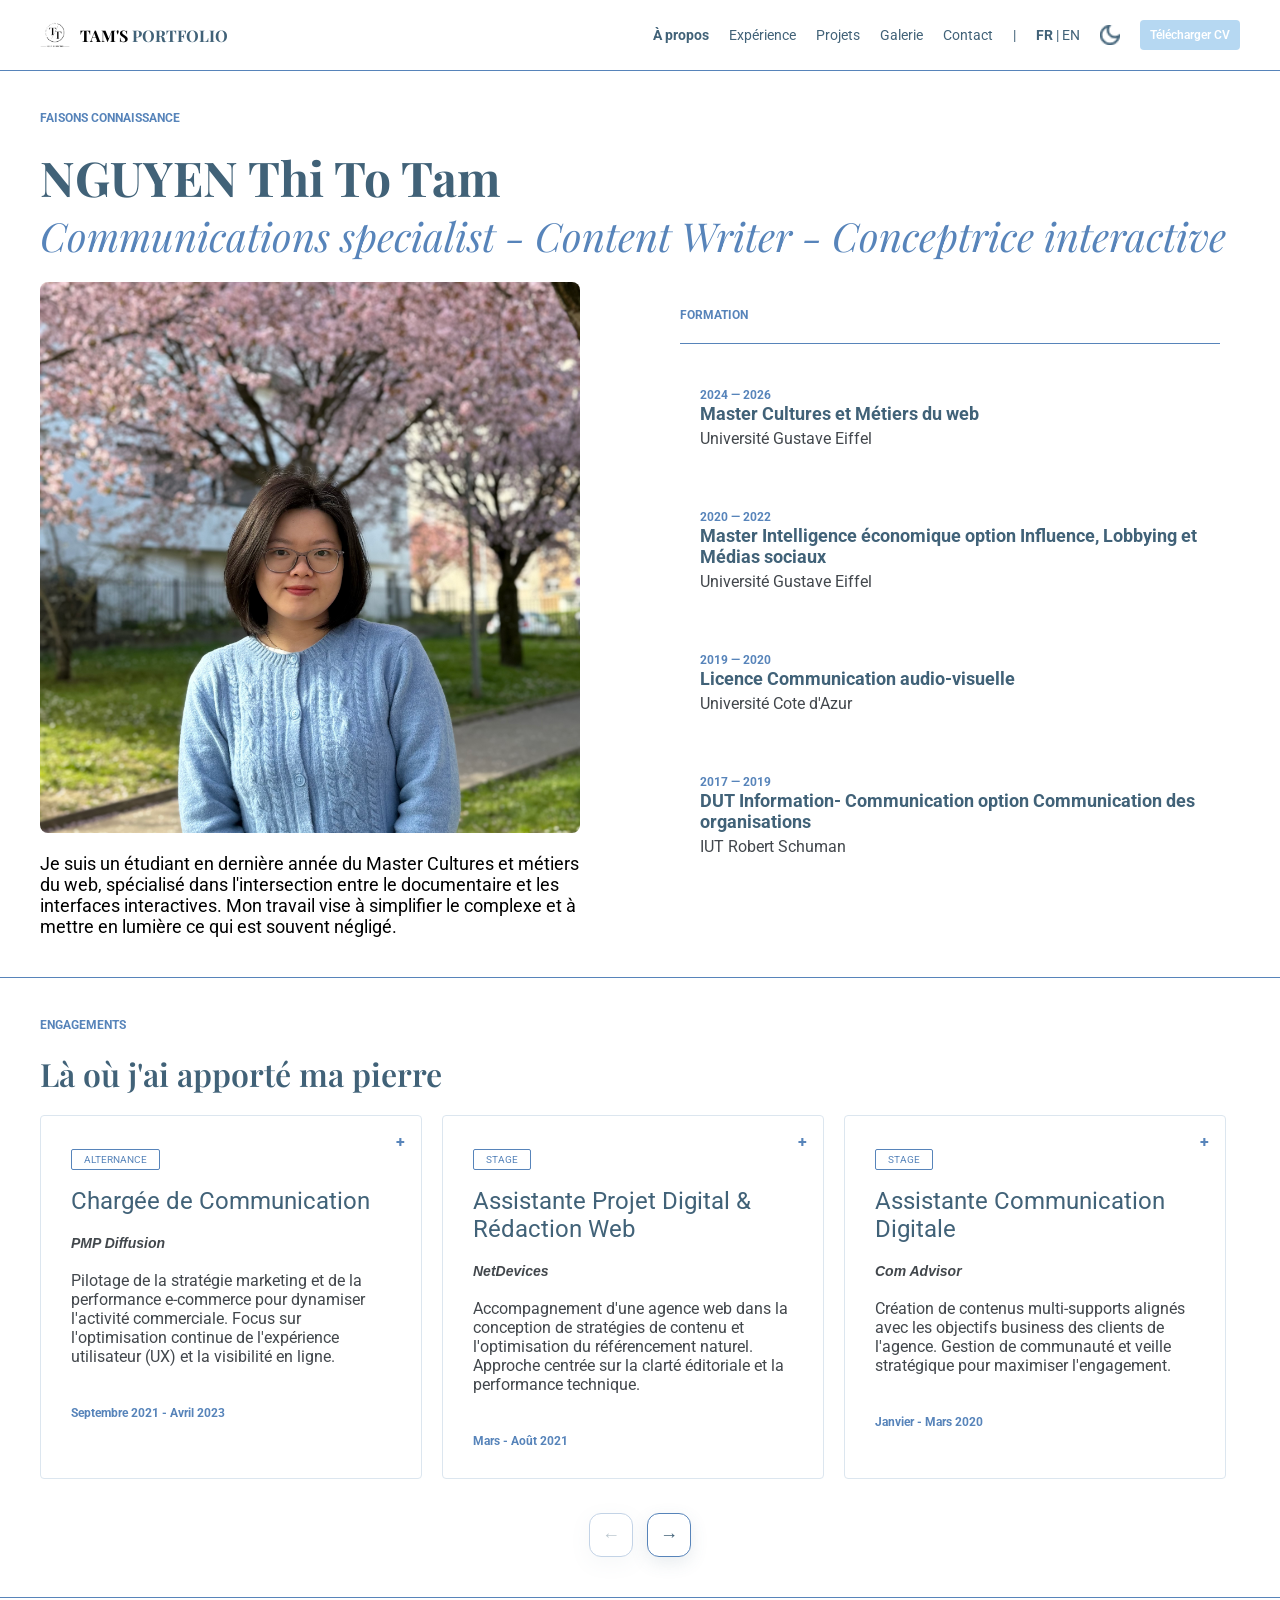
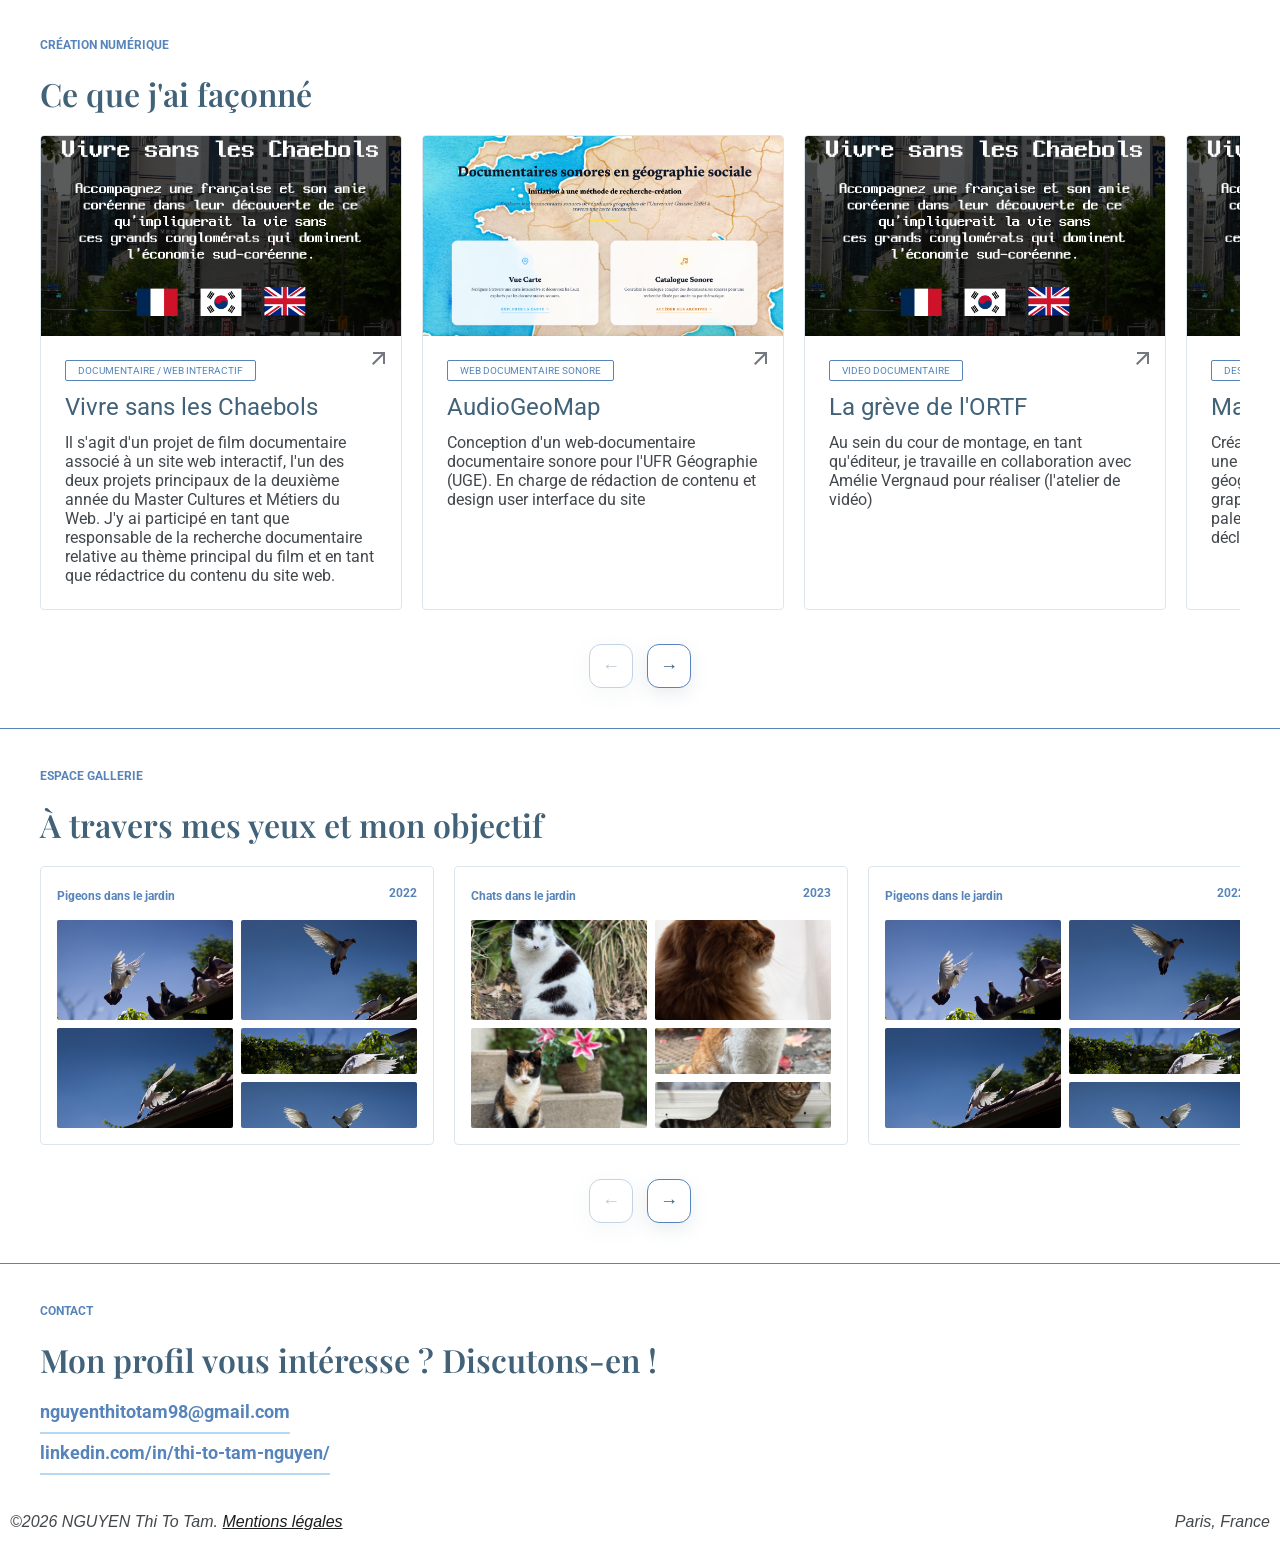
==== commit 4e9f9bc4: "add : info project in detail" ====
--- a/index.html
+++ b/index.html
@@ -405,7 +405,7 @@
               <img src="./assets/img/project2.png" class="project-image" />
               <div class="project-content">
                 <a
-                  href="https://vivresanschaebols.mastercmw.com/"
+                  href="https://audiogeomap.mastercmw.com/"
                   target="_blank"
                   rel="noopener noreferrer"
                   class="project-link"
@@ -432,7 +432,7 @@
               <img src="./assets/img/project1.png" class="project-image" />
               <div class="project-content">
                 <a
-                  href="https://vivresanschaebols.mastercmw.com/"
+                  href="https://demowp.mastercmw.com/frise-chronologique-de-mai-68/"
                   target="_blank"
                   rel="noopener noreferrer"
                   class="project-link"
@@ -446,12 +446,12 @@
                 </a>
                 <span
                   class="project-type text-400-10-blue"
-                  data-i18n="project.type1"
-                ></span>
-                <h3 class="text-400-24-blue" data-i18n="project.name1"></h3>
+                  data-i18n="project.type3"
+                ></span>
+                <h3 class="text-400-24-blue" data-i18n="project.name3"></h3>
                 <p
                   class="text-400-16-gray"
-                  data-i18n="project.description1"
+                  data-i18n="project.description3"
                 ></p>
               </div>
             </article>
@@ -459,7 +459,7 @@
               <img src="./assets/img/project1.png" class="project-image" />
               <div class="project-content">
                 <a
-                  href="https://vivresanschaebols.mastercmw.com/"
+                  href="https://drive.google.com/file/d/1xfhXvvXzi2xhRv9t4Tg2elbscsoOB2Z1/view?usp=drive_link"
                   target="_blank"
                   rel="noopener noreferrer"
                   class="project-link"
@@ -473,12 +473,12 @@
                 </a>
                 <span
                   class="project-type text-400-10-blue"
-                  data-i18n="project.type1"
-                ></span>
-                <h3 class="text-400-24-blue" data-i18n="project.name1"></h3>
+                  data-i18n="project.type4"
+                ></span>
+                <h3 class="text-400-24-blue" data-i18n="project.name4"></h3>
                 <p
                   class="text-400-16-gray"
-                  data-i18n="project.description1"
+                  data-i18n="project.description4"
                 ></p>
               </div>
             </article>
@@ -486,7 +486,7 @@
               <img src="./assets/img/project1.png" class="project-image" />
               <div class="project-content">
                 <a
-                  href="https://vivresanschaebols.mastercmw.com/"
+                  href="https://www.figma.com/proto/31V7D64jkqnncawW0Rq7ut/WindMap-To-Tam?t=ZSDa4MPKJwIdQ2qA-1&scaling=scale-down&content-scaling=fixed&page-id=0%3A1&node-id=1-65&starting-point-node-id=1%3A65"
                   target="_blank"
                   rel="noopener noreferrer"
                   class="project-link"
@@ -500,12 +500,12 @@
                 </a>
                 <span
                   class="project-type text-400-10-blue"
-                  data-i18n="project.type1"
-                ></span>
-                <h3 class="text-400-24-blue" data-i18n="project.name1"></h3>
+                  data-i18n="project.type5"
+                ></span>
+                <h3 class="text-400-24-blue" data-i18n="project.name5"></h3>
                 <p
                   class="text-400-16-gray"
-                  data-i18n="project.description1"
+                  data-i18n="project.description5"
                 ></p>
               </div>
             </article>
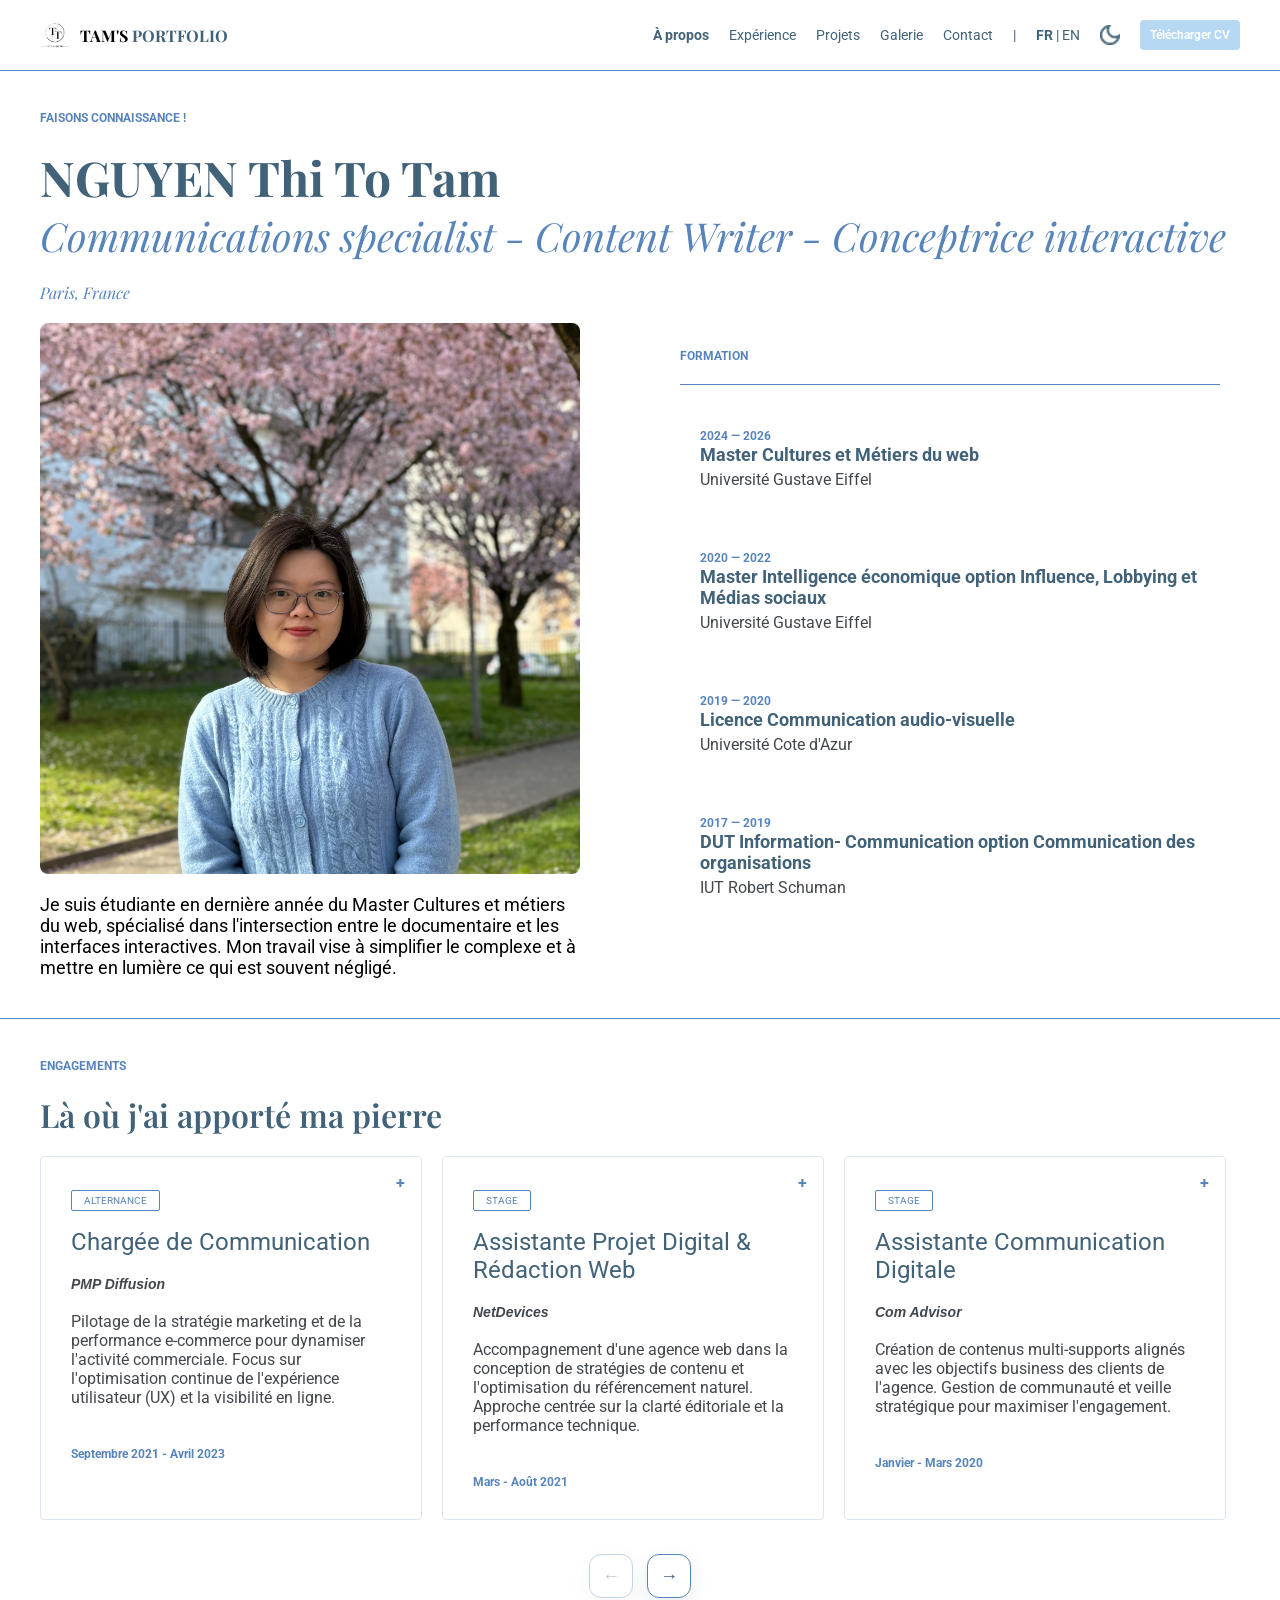
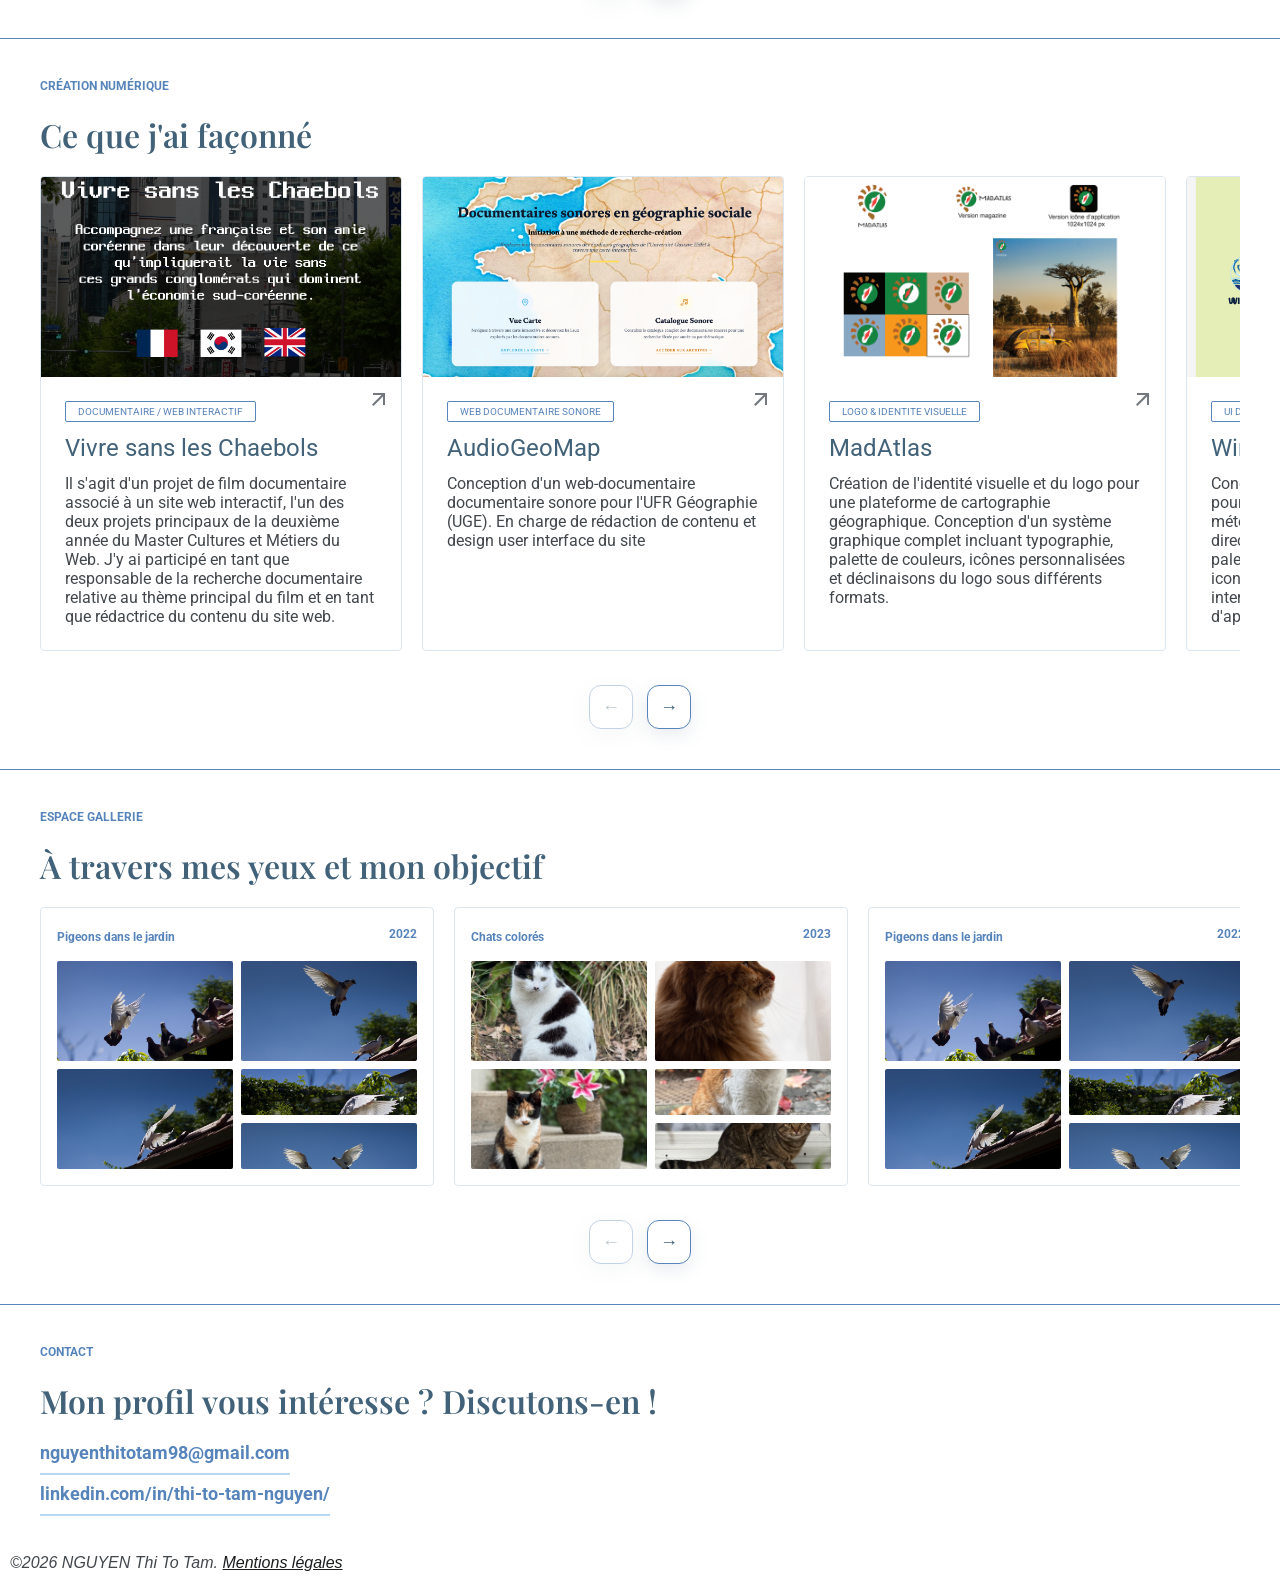
==== commit c8a0e4ea: "fix : change img project, add video to site" ====
--- a/index.html
+++ b/index.html
@@ -103,6 +103,10 @@
             data-i18n="about.description1"
           ></span>
         </div>
+        <span
+          class="text-400-16-blue-playfair-italic"
+          data-i18n="about.location"
+        ></span>
 
         <div class="about-content">
           <div class="about-left">
@@ -429,7 +433,103 @@
               </div>
             </article>
             <article class="project-item">
-              <img src="./assets/img/project1.png" class="project-image" />
+              <img src="./assets/img/project4.png" class="project-image" />
+              <div class="project-content">
+                <a
+                  href="https://drive.google.com/file/d/1xfhXvvXzi2xhRv9t4Tg2elbscsoOB2Z1/view?usp=drive_link"
+                  target="_blank"
+                  rel="noopener noreferrer"
+                  class="project-link"
+                  aria-label="View project"
+                >
+                  <img
+                    src="./assets/img/link.png"
+                    alt="Link icon"
+                    class="project-link-icon"
+                  />
+                </a>
+                <span
+                  class="project-type text-400-10-blue"
+                  data-i18n="project.type4"
+                ></span>
+                <h3 class="text-400-24-blue" data-i18n="project.name4"></h3>
+                <p
+                  class="text-400-16-gray"
+                  data-i18n="project.description4"
+                ></p>
+              </div>
+            </article>
+            <article class="project-item">
+              <img src="./assets/img/project5.png" class="project-image" />
+              <div class="project-content">
+                <a
+                  href="https://www.figma.com/proto/31V7D64jkqnncawW0Rq7ut/WindMap-To-Tam?t=ZSDa4MPKJwIdQ2qA-1&scaling=scale-down&content-scaling=fixed&page-id=0%3A1&node-id=1-65&starting-point-node-id=1%3A65"
+                  target="_blank"
+                  rel="noopener noreferrer"
+                  class="project-link"
+                  aria-label="View project"
+                >
+                  <img
+                    src="./assets/img/link.png"
+                    alt="Link icon"
+                    class="project-link-icon"
+                  />
+                </a>
+                <span
+                  class="project-type text-400-10-blue"
+                  data-i18n="project.type5"
+                ></span>
+                <h3 class="text-400-24-blue" data-i18n="project.name5"></h3>
+                <p
+                  class="text-400-16-gray"
+                  data-i18n="project.description5"
+                ></p>
+              </div>
+            </article>
+            <article class="project-item">
+              <img src="./assets/img/project5.png" class="project-image" />
+              <div class="project-content">
+                <a
+                  href="https://www.figma.com/proto/31V7D64jkqnncawW0Rq7ut/WindMap-To-Tam?t=ZSDa4MPKJwIdQ2qA-1&scaling=scale-down&content-scaling=fixed&page-id=0%3A1&node-id=1-65&starting-point-node-id=1%3A65"
+                  target="_blank"
+                  rel="noopener noreferrer"
+                  class="project-link"
+                  aria-label="View project"
+                >
+                  <img
+                    src="./assets/img/link.png"
+                    alt="Link icon"
+                    class="project-link-icon"
+                  />
+                </a>
+                <span
+                  class="project-type text-400-10-blue"
+                  data-i18n="project.type6"
+                ></span>
+                <h3 class="text-400-24-blue" data-i18n="project.name6"></h3>
+                <p
+                  class="text-400-16-gray"
+                  data-i18n="project.description6"
+                ></p>
+              </div>
+            </article>
+            <article class="project-item">
+              <iframe
+                class="project-image"
+                src="https://www.youtube.com/embed/nMYwldG83ow?rel=0"
+                title="YouTube video player"
+                frameborder="0"
+                allow="
+                  accelerometer;
+                  autoplay;
+                  clipboard-write;
+                  encrypted-media;
+                  gyroscope;
+                  picture-in-picture;
+                  web-share;
+                "
+                allowfullscreen
+              ></iframe>
               <div class="project-content">
                 <a
                   href="https://demowp.mastercmw.com/frise-chronologique-de-mai-68/"
@@ -456,34 +556,7 @@
               </div>
             </article>
             <article class="project-item">
-              <img src="./assets/img/project1.png" class="project-image" />
-              <div class="project-content">
-                <a
-                  href="https://drive.google.com/file/d/1xfhXvvXzi2xhRv9t4Tg2elbscsoOB2Z1/view?usp=drive_link"
-                  target="_blank"
-                  rel="noopener noreferrer"
-                  class="project-link"
-                  aria-label="View project"
-                >
-                  <img
-                    src="./assets/img/link.png"
-                    alt="Link icon"
-                    class="project-link-icon"
-                  />
-                </a>
-                <span
-                  class="project-type text-400-10-blue"
-                  data-i18n="project.type4"
-                ></span>
-                <h3 class="text-400-24-blue" data-i18n="project.name4"></h3>
-                <p
-                  class="text-400-16-gray"
-                  data-i18n="project.description4"
-                ></p>
-              </div>
-            </article>
-            <article class="project-item">
-              <img src="./assets/img/project1.png" class="project-image" />
+              <img src="./assets/img/project5.png" class="project-image" />
               <div class="project-content">
                 <a
                   href="https://www.figma.com/proto/31V7D64jkqnncawW0Rq7ut/WindMap-To-Tam?t=ZSDa4MPKJwIdQ2qA-1&scaling=scale-down&content-scaling=fixed&page-id=0%3A1&node-id=1-65&starting-point-node-id=1%3A65"
@@ -500,12 +573,12 @@
                 </a>
                 <span
                   class="project-type text-400-10-blue"
-                  data-i18n="project.type5"
-                ></span>
-                <h3 class="text-400-24-blue" data-i18n="project.name5"></h3>
+                  data-i18n="project.type6"
+                ></span>
+                <h3 class="text-400-24-blue" data-i18n="project.name6"></h3>
                 <p
                   class="text-400-16-gray"
-                  data-i18n="project.description5"
+                  data-i18n="project.description6"
                 ></p>
               </div>
             </article>
@@ -764,8 +837,6 @@
           data-i18n="footer.legal"
         ></a>
       </div>
-
-      <span class="text-400-16-gray" data-i18n="footer.location"></span>
     </footer>
     <div id="imageModal" class="modal">
       <div class="modal-content">
--- a/styles.css
+++ b/styles.css
@@ -133,6 +133,13 @@
   font-weight: 700;
   color: #5784ba;
 }
+.text-400-16-blue-playfair-italic {
+  font-size: 16px;
+  font-weight: 400;
+  color: #5784ba;
+  font-family: "Playfair Display", serif;
+  font-style: italic;
+}
 .text-700-18-blue {
   font-size: 18px;
   font-weight: 700;
@@ -1061,9 +1068,6 @@
 
 /* Footer */
 .site-footer {
-  display: flex;
-  flex-direction: row;
-  justify-content: space-between;
   padding: 10px;
   color: #1a1c1d;
   font-size: 10px;
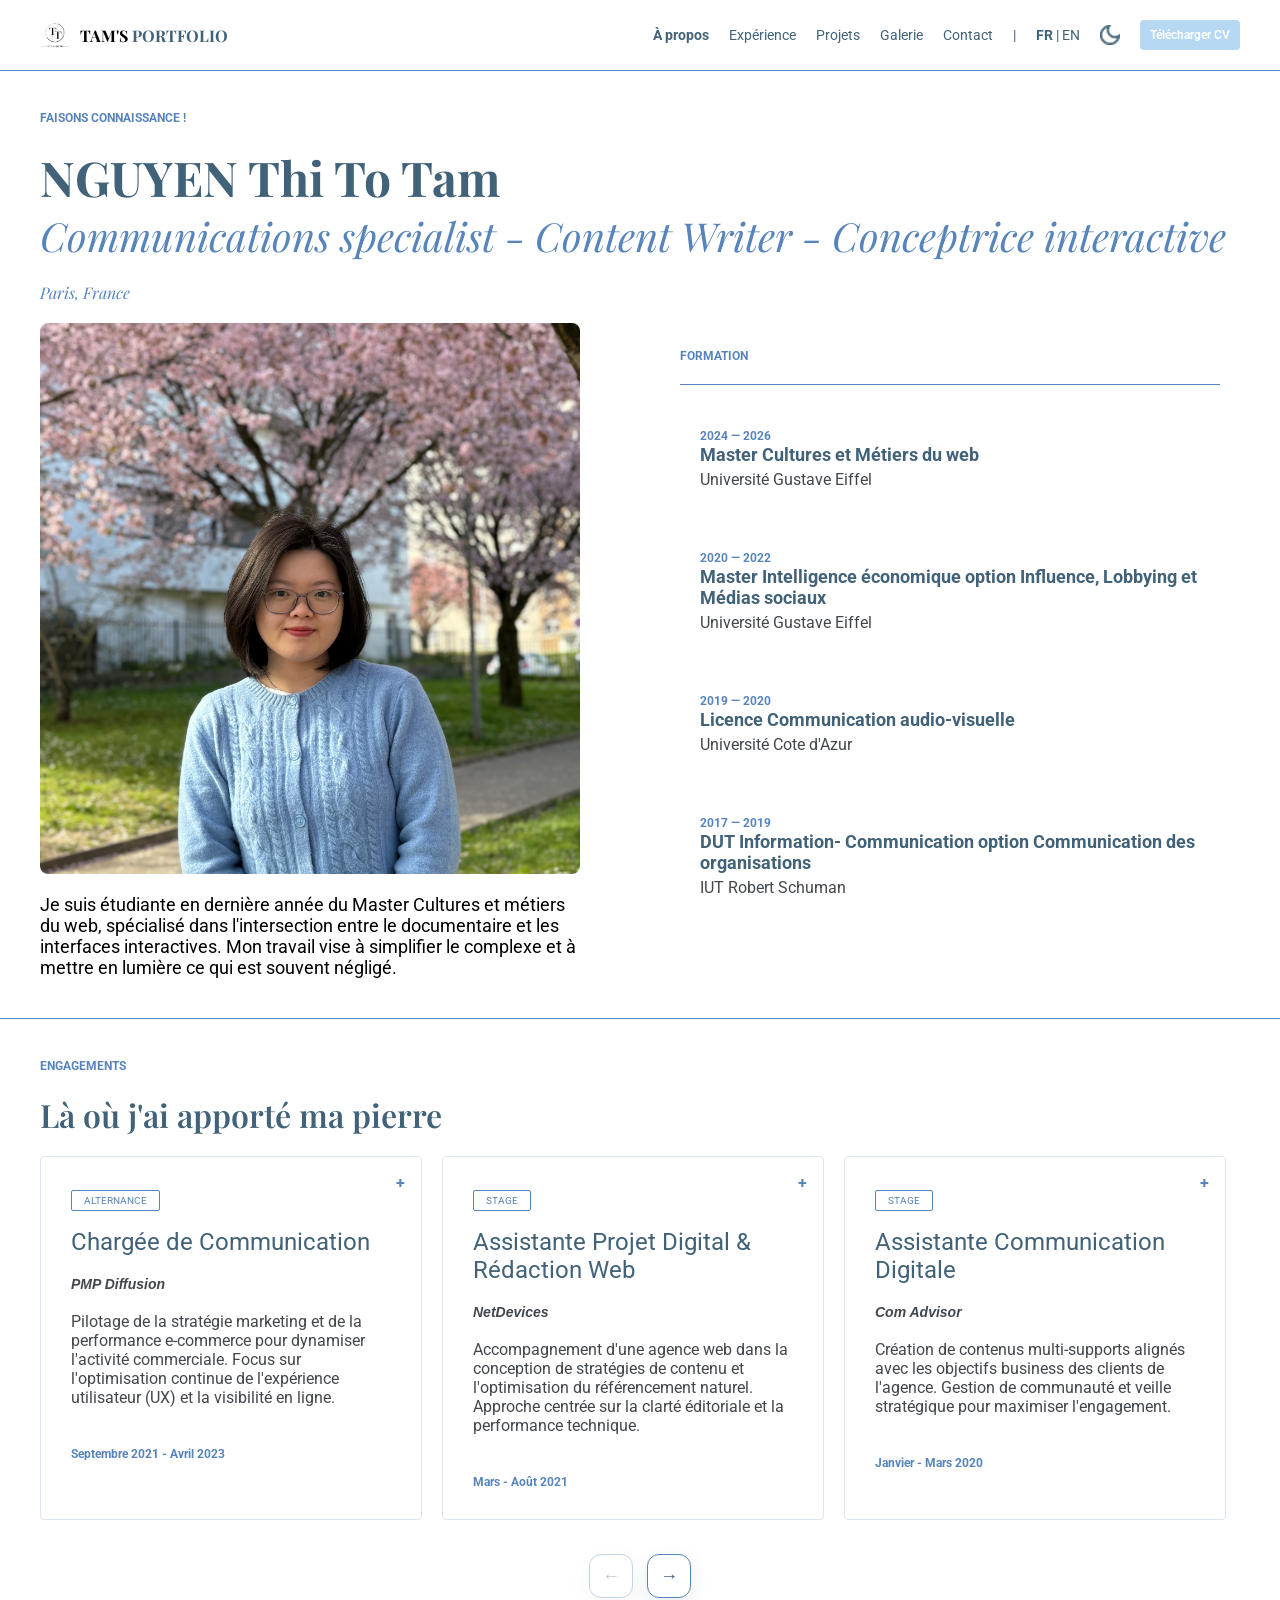
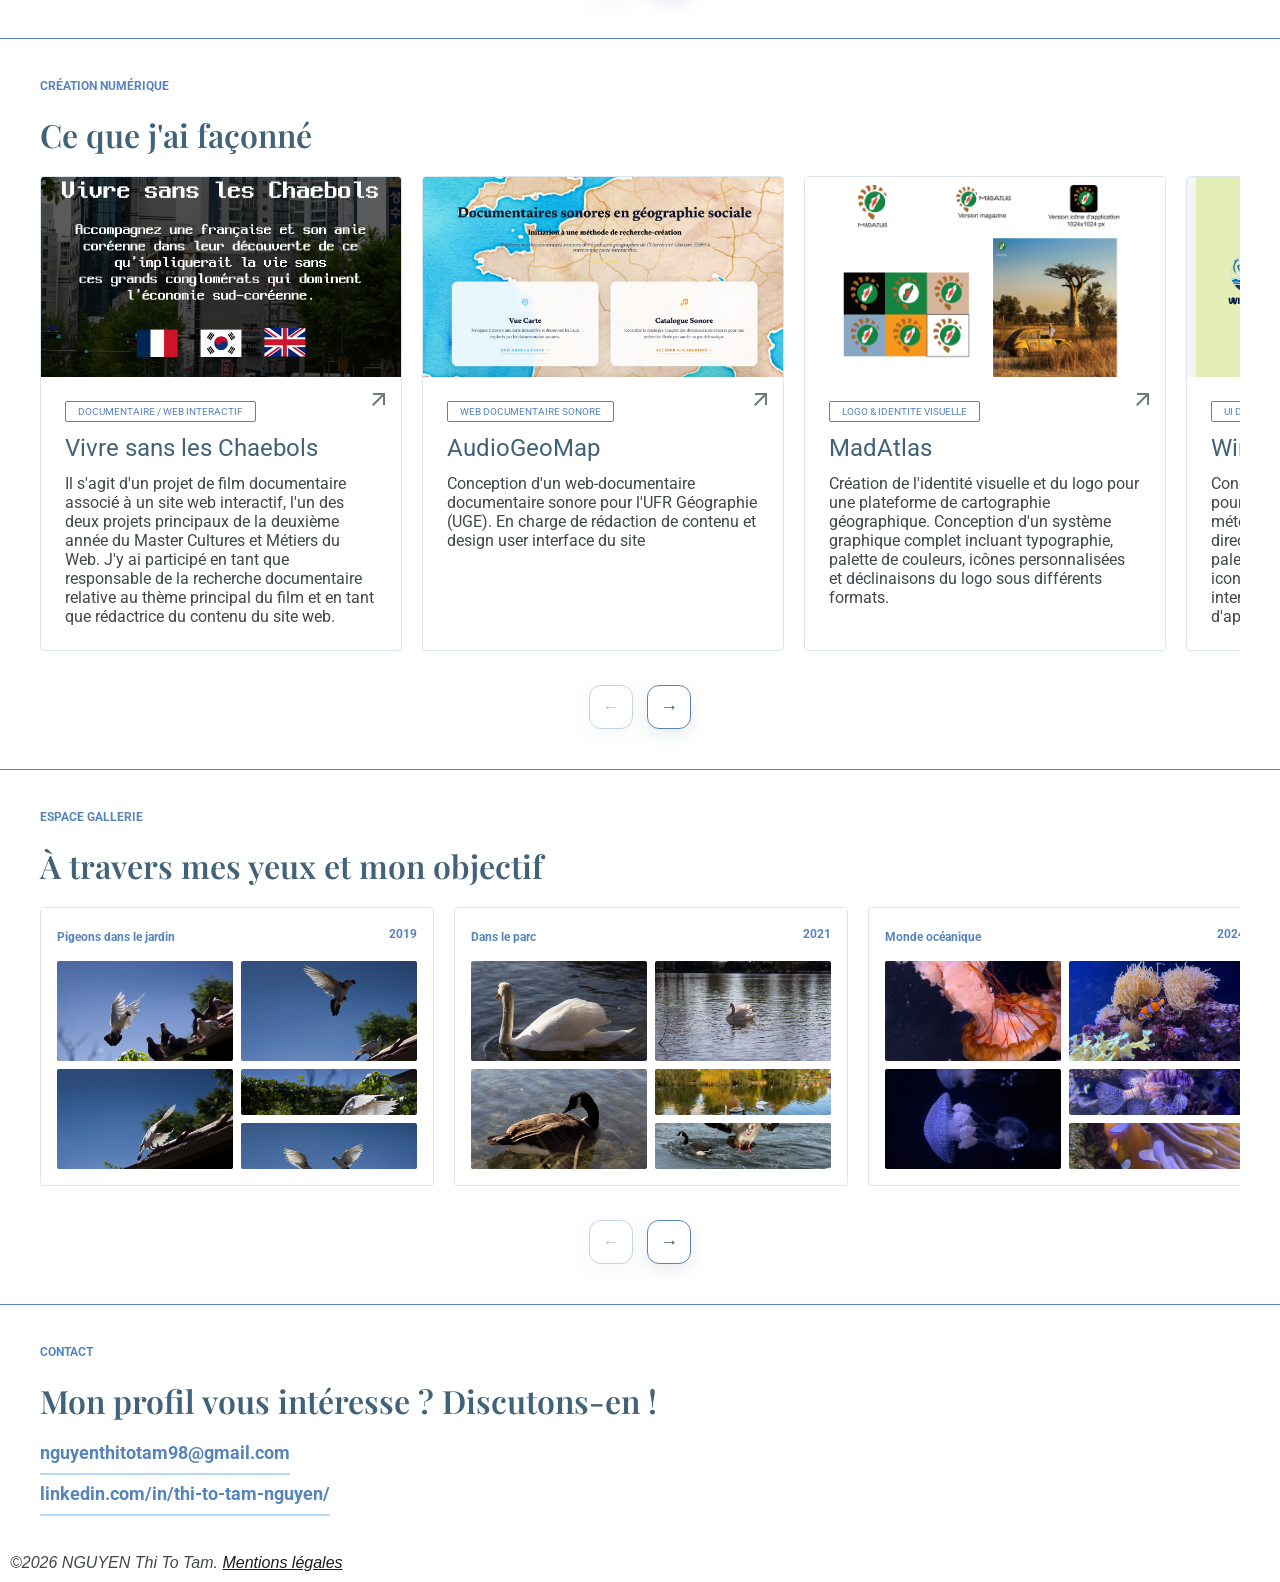
==== commit 6daea8ed: "update : finish photo gallery" ====
--- a/index.html
+++ b/index.html
@@ -127,7 +127,12 @@
               </div>
 
               <div class="edu-list">
-                <div class="edu-item">
+                <a
+                  class="edu-item"
+                  href="https://mastercmw.com/"
+                  target="_blank"
+                  rel="noopener noreferrer"
+                >
                   <span
                     class="text-700-12-blue"
                     data-i18n="about.years1"
@@ -142,8 +147,13 @@
                       data-i18n="about.school1"
                     ></span>
                   </div>
-                </div>
-                <div class="edu-item">
+                </a>
+                <a
+                  class="edu-item"
+                  href="https://formations.univ-gustave-eiffel.fr/master/detail/influence-lobbying-plaidoyer-et-medias-sociaux-ilpm-315"
+                  target="_blank"
+                  rel="noopener noreferrer"
+                >
                   <span
                     class="text-700-12-blue"
                     data-i18n="about.years2"
@@ -158,8 +168,13 @@
                       data-i18n="about.school2"
                     ></span>
                   </div>
-                </div>
-                <div class="edu-item">
+                </a>
+                <a
+                  class="edu-item"
+                  href="https://univ-cotedazur.fr/formation/offre-de-formation/licence-information-communication"
+                  target="_blank"
+                  rel="noopener noreferrer"
+                >
                   <span
                     class="text-700-12-blue"
                     data-i18n="about.years3"
@@ -174,8 +189,13 @@
                       data-i18n="about.school3"
                     ></span>
                   </div>
-                </div>
-                <div class="edu-item">
+                </a>
+                <a
+                  class="edu-item"
+                  href="https://iutrs.unistra.fr/formations/but-bachelor-universitaire-de-technologie/but-information-communication/"
+                  target="_blank"
+                  rel="noopener noreferrer"
+                >
                   <span
                     class="text-700-12-blue"
                     data-i18n="about.years4"
@@ -190,7 +210,7 @@
                       data-i18n="about.school4"
                     ></span>
                   </div>
-                </div>
+                </a>
               </div>
             </div>
           </div>
@@ -487,10 +507,10 @@
               </div>
             </article>
             <article class="project-item">
-              <img src="./assets/img/project5.png" class="project-image" />
+              <img src="./assets/img/project6.png" class="project-image" />
               <div class="project-content">
                 <a
-                  href="https://www.figma.com/proto/31V7D64jkqnncawW0Rq7ut/WindMap-To-Tam?t=ZSDa4MPKJwIdQ2qA-1&scaling=scale-down&content-scaling=fixed&page-id=0%3A1&node-id=1-65&starting-point-node-id=1%3A65"
+                  href="https://heyzine.com/flip-book/a4ba9409b5.html"
                   target="_blank"
                   rel="noopener noreferrer"
                   class="project-link"
@@ -531,8 +551,22 @@
                 allowfullscreen
               ></iframe>
               <div class="project-content">
-                <a
-                  href="https://demowp.mastercmw.com/frise-chronologique-de-mai-68/"
+                <span
+                  class="project-type text-400-10-blue"
+                  data-i18n="project.type3"
+                ></span>
+                <h3 class="text-400-24-blue" data-i18n="project.name3"></h3>
+                <p
+                  class="text-400-16-gray"
+                  data-i18n="project.description3"
+                ></p>
+              </div>
+            </article>
+            <article class="project-item">
+              <img src="./assets/img/project7.png" class="project-image" />
+              <div class="project-content">
+                <a
+                  href="https://totamnguyen.wordpress.com/blog/"
                   target="_blank"
                   rel="noopener noreferrer"
                   class="project-link"
@@ -546,39 +580,12 @@
                 </a>
                 <span
                   class="project-type text-400-10-blue"
-                  data-i18n="project.type3"
-                ></span>
-                <h3 class="text-400-24-blue" data-i18n="project.name3"></h3>
+                  data-i18n="project.type7"
+                ></span>
+                <h3 class="text-400-24-blue" data-i18n="project.name7"></h3>
                 <p
                   class="text-400-16-gray"
-                  data-i18n="project.description3"
-                ></p>
-              </div>
-            </article>
-            <article class="project-item">
-              <img src="./assets/img/project5.png" class="project-image" />
-              <div class="project-content">
-                <a
-                  href="https://www.figma.com/proto/31V7D64jkqnncawW0Rq7ut/WindMap-To-Tam?t=ZSDa4MPKJwIdQ2qA-1&scaling=scale-down&content-scaling=fixed&page-id=0%3A1&node-id=1-65&starting-point-node-id=1%3A65"
-                  target="_blank"
-                  rel="noopener noreferrer"
-                  class="project-link"
-                  aria-label="View project"
-                >
-                  <img
-                    src="./assets/img/link.png"
-                    alt="Link icon"
-                    class="project-link-icon"
-                  />
-                </a>
-                <span
-                  class="project-type text-400-10-blue"
-                  data-i18n="project.type6"
-                ></span>
-                <h3 class="text-400-24-blue" data-i18n="project.name6"></h3>
-                <p
-                  class="text-400-16-gray"
-                  data-i18n="project.description6"
+                  data-i18n="project.description7"
                 ></p>
               </div>
             </article>
@@ -658,41 +665,41 @@
                 <div>
                   <span
                     class="text-700-12-blue"
-                    data-i18n="gallery.album2"
+                    data-i18n="gallery.album3"
                   ></span>
                 </div>
-                <span class="text-700-12-blue" data-i18n="gallery.year2"></span>
+                <span class="text-700-12-blue" data-i18n="gallery.year3"></span>
               </div>
               <div class="gallery-item-images">
                 <img
-                  src="./assets/gallery/cat/1.jpg"
+                  src="./assets/gallery/park/1.jpg"
                   alt="Gallery 1"
                   class="gallery-img gallery-img-left-1"
-                  data-modal-src="./assets/gallery/cat/1.jpg"
-                />
-                <img
-                  src="./assets/gallery/cat/2.jpg"
+                  data-modal-src="./assets/gallery/park/1.jpg"
+                />
+                <img
+                  src="./assets/gallery/park/2.jpg"
                   alt="Gallery 2"
                   class="gallery-img gallery-img-left-2"
-                  data-modal-src="./assets/gallery/cat/2.jpg"
-                />
-                <img
-                  src="./assets/gallery/cat/3.jpg"
+                  data-modal-src="./assets/gallery/park/2.jpg"
+                />
+                <img
+                  src="./assets/gallery/park/3.jpg"
                   alt="Gallery 3"
                   class="gallery-img gallery-img-right-1"
-                  data-modal-src="./assets/gallery/cat/3.jpg"
-                />
-                <img
-                  src="./assets/gallery/cat/4.jpg"
+                  data-modal-src="./assets/gallery/park/3.jpg"
+                />
+                <img
+                  src="./assets/gallery/park/4.jpg"
                   alt="Gallery 4"
                   class="gallery-img gallery-img-right-2"
-                  data-modal-src="./assets/gallery/cat/4.jpg"
-                />
-                <img
-                  src="./assets/gallery/cat/5.jpg"
+                  data-modal-src="./assets/gallery/park/4.jpg"
+                />
+                <img
+                  src="./assets/gallery/park/5.jpg"
                   alt="Gallery 5"
                   class="gallery-img gallery-img-right-3"
-                  data-modal-src="./assets/gallery/cat/5.jpg"
+                  data-modal-src="./assets/gallery/park/5.jpg"
                 />
               </div>
             </article>
@@ -701,41 +708,41 @@
                 <div>
                   <span
                     class="text-700-12-blue"
-                    data-i18n="gallery.album1"
+                    data-i18n="gallery.album4"
                   ></span>
                 </div>
-                <span class="text-700-12-blue" data-i18n="gallery.year1"></span>
+                <span class="text-700-12-blue" data-i18n="gallery.year4"></span>
               </div>
               <div class="gallery-item-images">
                 <img
-                  src="./assets/gallery/pigeon/1.jpg"
+                  src="./assets/gallery/ocean/1.jpg"
                   alt="Gallery 1"
                   class="gallery-img gallery-img-left-1"
-                  data-modal-src="./assets/gallery/pigeon/1.jpg"
-                />
-                <img
-                  src="./assets/gallery/pigeon/2.jpg"
+                  data-modal-src="./assets/gallery/ocean/1.jpg"
+                />
+                <img
+                  src="./assets/gallery/ocean/2.jpg"
                   alt="Gallery 2"
                   class="gallery-img gallery-img-left-2"
-                  data-modal-src="./assets/gallery/pigeon/2.jpg"
-                />
-                <img
-                  src="./assets/gallery/pigeon/3.jpg"
+                  data-modal-src="./assets/gallery/ocean/2.jpg"
+                />
+                <img
+                  src="./assets/gallery/ocean/3.jpg"
                   alt="Gallery 3"
                   class="gallery-img gallery-img-right-1"
-                  data-modal-src="./assets/gallery/pigeon/3.jpg"
-                />
-                <img
-                  src="./assets/gallery/pigeon/4.jpg"
+                  data-modal-src="./assets/gallery/ocean/3.jpg"
+                />
+                <img
+                  src="./assets/gallery/ocean/4.jpg"
                   alt="Gallery 4"
                   class="gallery-img gallery-img-right-2"
-                  data-modal-src="./assets/gallery/pigeon/4.jpg"
-                />
-                <img
-                  src="./assets/gallery/pigeon/5.jpg"
+                  data-modal-src="./assets/gallery/ocean/4.jpg"
+                />
+                <img
+                  src="./assets/gallery/ocean/5.jpg"
                   alt="Gallery 5"
                   class="gallery-img gallery-img-right-3"
-                  data-modal-src="./assets/gallery/pigeon/5.jpg"
+                  data-modal-src="./assets/gallery/ocean/5.jpg"
                 />
               </div>
             </article>
@@ -744,41 +751,41 @@
                 <div>
                   <span
                     class="text-700-12-blue"
-                    data-i18n="gallery.album1"
+                    data-i18n="gallery.album2"
                   ></span>
                 </div>
-                <span class="text-700-12-blue" data-i18n="gallery.year1"></span>
+                <span class="text-700-12-blue" data-i18n="gallery.year2"></span>
               </div>
               <div class="gallery-item-images">
                 <img
-                  src="./assets/gallery/pigeon/1.jpg"
+                  src="./assets/gallery/cat/1.jpg"
                   alt="Gallery 1"
                   class="gallery-img gallery-img-left-1"
-                  data-modal-src="./assets/gallery/pigeon/1.jpg"
-                />
-                <img
-                  src="./assets/gallery/pigeon/2.jpg"
+                  data-modal-src="./assets/gallery/cat/1.jpg"
+                />
+                <img
+                  src="./assets/gallery/cat/2.jpg"
                   alt="Gallery 2"
                   class="gallery-img gallery-img-left-2"
-                  data-modal-src="./assets/gallery/pigeon/2.jpg"
-                />
-                <img
-                  src="./assets/gallery/pigeon/3.jpg"
+                  data-modal-src="./assets/gallery/cat/2.jpg"
+                />
+                <img
+                  src="./assets/gallery/cat/3.jpg"
                   alt="Gallery 3"
                   class="gallery-img gallery-img-right-1"
-                  data-modal-src="./assets/gallery/pigeon/3.jpg"
-                />
-                <img
-                  src="./assets/gallery/pigeon/4.jpg"
+                  data-modal-src="./assets/gallery/cat/3.jpg"
+                />
+                <img
+                  src="./assets/gallery/cat/4.jpg"
                   alt="Gallery 4"
                   class="gallery-img gallery-img-right-2"
-                  data-modal-src="./assets/gallery/pigeon/4.jpg"
-                />
-                <img
-                  src="./assets/gallery/pigeon/5.jpg"
+                  data-modal-src="./assets/gallery/cat/4.jpg"
+                />
+                <img
+                  src="./assets/gallery/cat/5.jpg"
                   alt="Gallery 5"
                   class="gallery-img gallery-img-right-3"
-                  data-modal-src="./assets/gallery/pigeon/5.jpg"
+                  data-modal-src="./assets/gallery/cat/5.jpg"
                 />
               </div>
             </article>
--- a/styles.css
+++ b/styles.css
@@ -479,8 +479,12 @@
   gap: 20px;
 }
 .edu-item {
+  display: block;
   padding: 18px 20px;
   border-radius: 18px;
+  text-decoration: none;
+  color: inherit;
+  cursor: pointer;
   transition:
     background-color 0.25s ease,
     transform 0.25s ease;
